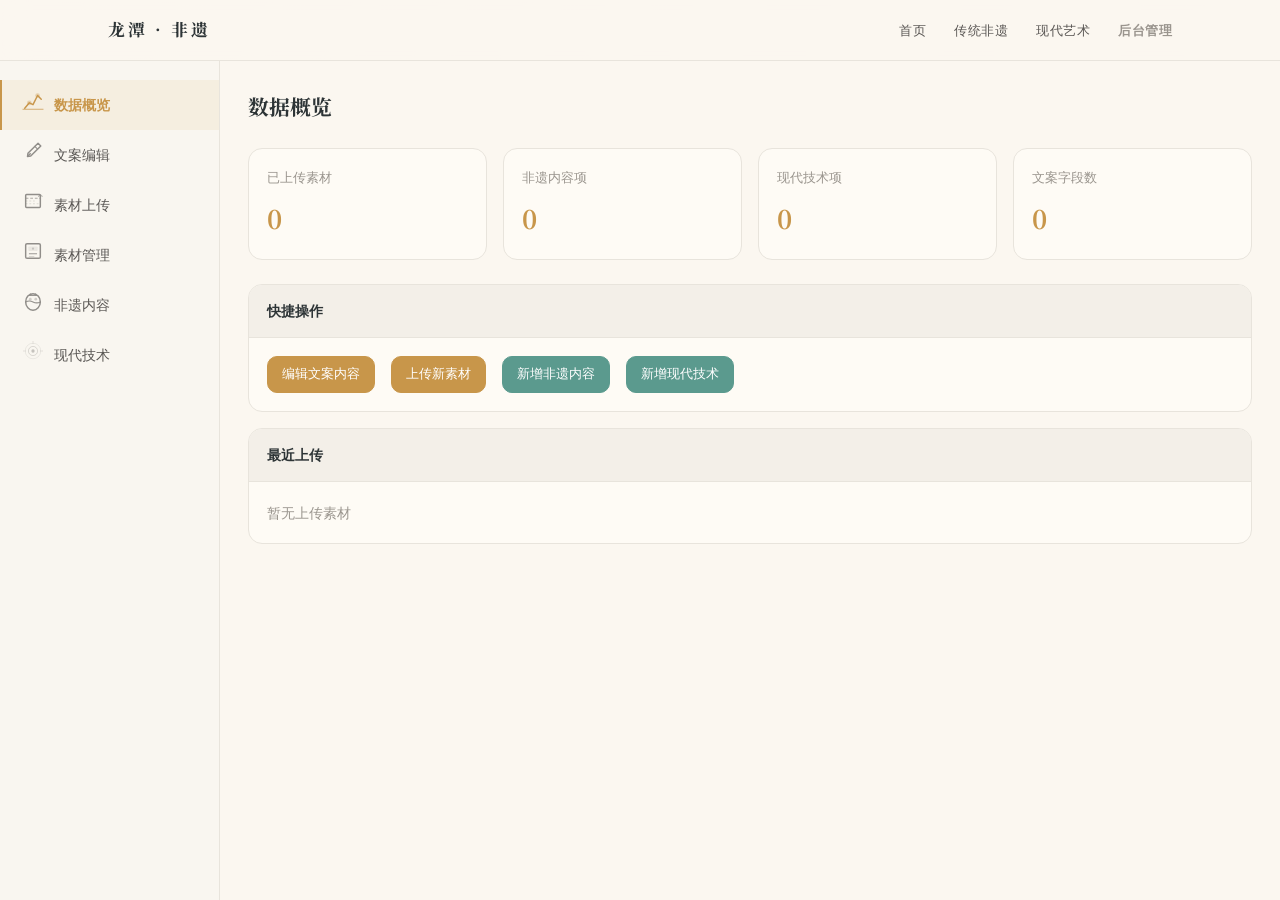
==== templates/admin.html @ e1cae3ad "龙潭EcoWeaves - 屏南非遗数字化平台 v1.0 功能模块： - 首页：Hero展示 + 数据统计 + 六百年龙潭 + 守望与重构 + 创新概览 - 传统非遗：黄酒酿造 + 四平戏（含B站视频" ====
<!DOCTYPE html>
<html lang="zh-CN">
<head>
  <meta charset="UTF-8">
  <meta name="viewport" content="width=device-width, initial-scale=1.0">
  <title>后台管理 · 龙潭非遗平台</title>
  <link rel="preconnect" href="https://fonts.googleapis.com">
  <link href="https://fonts.googleapis.com/css2?family=Noto+Serif+SC:ital,wght@0,400;0,600;0,700;1,400;1,600&family=Inter:wght@300;400;500;600&family=Dancing+Script:wght@400;500;600;700&display=swap" rel="stylesheet">
  <link rel="stylesheet" href="/static/css/style.css">
  <link rel="stylesheet" href="/static/css/admin.css">
</head>
<body>

  <!-- 导航栏 -->
  <nav class="navbar">
    <div class="nav-inner">
      <a href="/" class="nav-logo">龙潭 · 非遗</a>
      <div class="nav-links">
        <a href="/">首页</a>
        <a href="/heritage">传统非遗</a>
        <a href="/music-innovation">现代艺术</a>
        <a href="/admin" class="nav-admin active">后台管理</a>
      </div>
      <div class="nav-mobile-toggle">
        <span></span>
        <span></span>
        <span></span>
      </div>
    </div>
  </nav>

  <!-- 后台布局 -->
  <div class="admin-layout">
    <!-- 侧边栏 -->
    <div class="admin-sidebar">
      <div class="admin-sidebar-item active" data-panel="dashboard">
        <span class="sidebar-icon"><svg class="sidebar-svg" width="22" height="22" viewBox="0 0 24 24" fill="none"><path d="M3 20 L8 14 L12 16 L17 6 L21 10" stroke="currentColor" stroke-width="1.6" stroke-linecap="round" stroke-linejoin="round"/><circle cx="8" cy="14" r="2.5" fill="currentColor" opacity="0.35"/><circle cx="17" cy="6" r="2.5" fill="currentColor" opacity="0.35"/><path d="M1 21 L23 21" stroke="currentColor" stroke-width="0.8" stroke-linecap="round"/></svg></span> 数据概览
      </div>
      <div class="admin-sidebar-item" data-panel="content-edit">
        <span class="sidebar-icon"><svg class="sidebar-svg" width="22" height="22" viewBox="0 0 24 24" fill="none"><path d="M17.5 3.5 L6.5 14.5 L6 18 L9.5 17.5 L20.5 6.5 Z" stroke="currentColor" stroke-width="1.6" stroke-linejoin="round"/><line x1="6" y1="18" x2="9.5" y2="14.5" stroke="currentColor" stroke-width="1.6"/><line x1="14" y1="7" x2="17" y2="10" stroke="currentColor" stroke-width="1.2" stroke-linecap="round"/></svg></span> 文案编辑
      </div>
      <div class="admin-sidebar-item" data-panel="upload">
        <span class="sidebar-icon"><svg class="sidebar-svg" width="22" height="22" viewBox="0 0 24 24" fill="none"><rect x="4" y="5" width="16" height="14" rx="1" stroke="currentColor" stroke-width="1.6"/><line x1="4" y1="9" x2="20" y2="9" stroke="currentColor" stroke-width="0.8" stroke-dasharray="3 2"/><line x1="4" y1="12" x2="16" y2="12" stroke="currentColor" stroke-width="0.6" stroke-dasharray="2 2" opacity="0.5"/><line x1="4" y1="15" x2="18" y2="15" stroke="currentColor" stroke-width="0.6" stroke-dasharray="2 2" opacity="0.5"/><path d="M18 7 L20 5 L22 7" stroke="currentColor" stroke-width="1.2" stroke-linecap="round" stroke-linejoin="round" opacity="0.6"/></svg></span> 素材上传
      </div>
      <div class="admin-sidebar-item" data-panel="media-manage">
        <span class="sidebar-icon"><svg class="sidebar-svg" width="22" height="22" viewBox="0 0 24 24" fill="none"><rect x="4" y="4" width="16" height="16" rx="1.5" stroke="currentColor" stroke-width="1.6"/><rect x="7" y="7" width="10" height="5" rx="1" fill="currentColor" opacity="0.15"/><circle cx="12" cy="9.5" r="1.2" fill="currentColor" opacity="0.4"/><line x1="8" y1="15" x2="16" y2="15" stroke="currentColor" stroke-width="1" stroke-linecap="round"/><line x1="8" y1="18" x2="13" y2="18" stroke="currentColor" stroke-width="0.7" stroke-linecap="round" opacity="0.5"/></svg></span> 素材管理
      </div>
      <div class="admin-sidebar-item" data-panel="heritage-manage">
        <span class="sidebar-icon"><svg class="sidebar-svg" width="22" height="22" viewBox="0 0 24 24" fill="none"><ellipse cx="12" cy="13" rx="8" ry="9" stroke="currentColor" stroke-width="1.6"/><path d="M4 13 Q8 11 12 13 Q16 15 20 13" stroke="currentColor" stroke-width="1.2" stroke-linecap="round"/><circle cx="9" cy="10" r="1.5" fill="currentColor" opacity="0.4"/><circle cx="15" cy="10" r="1.5" fill="currentColor" opacity="0.4"/><path d="M8 6 L16 6" stroke="currentColor" stroke-width="1" stroke-linecap="round"/><path d="M9 6 L9 4 L11 5" stroke="currentColor" stroke-width="0.8" stroke-linecap="round" stroke-linejoin="round"/><path d="M15 6 L15 4 L13 5" stroke="currentColor" stroke-width="0.8" stroke-linecap="round" stroke-linejoin="round"/></svg></span> 非遗内容
      </div>
      <div class="admin-sidebar-item" data-panel="music-manage">
        <span class="sidebar-icon"><svg class="sidebar-svg" width="22" height="22" viewBox="0 0 24 24" fill="none"><circle cx="12" cy="12" r="1.8" fill="currentColor" opacity="0.5"/><circle cx="12" cy="12" r="5" stroke="currentColor" stroke-width="0.8" opacity="0.4"/><circle cx="12" cy="12" r="8.5" stroke="currentColor" stroke-width="0.6" opacity="0.25"/><path d="M12 4 L12 3.2 M12 2 L12 1.5" stroke="currentColor" stroke-width="0.7" stroke-linecap="round" opacity="0.35"/><path d="M4 12 L3.2 12 M2 12 L1.5 12" stroke="currentColor" stroke-width="0.7" stroke-linecap="round" opacity="0.35"/><path d="M20 12 L20.8 12 M22 12 L22.5 12" stroke="currentColor" stroke-width="0.7" stroke-linecap="round" opacity="0.35"/></svg></span> 现代技术
      </div>
    </div>

    <!-- 主内容区 -->
    <div class="admin-main">

      <!-- ====== 数据概览 ====== -->
      <div class="admin-panel active" id="panel-dashboard">
        <div class="admin-header">
          <h2>数据概览</h2>
        </div>
        <div class="admin-stats">
          <div class="admin-stat-card">
            <div class="stat-card-label">已上传素材</div>
            <div class="stat-card-value" id="stat-uploads">0</div>
          </div>
          <div class="admin-stat-card">
            <div class="stat-card-label">非遗内容项</div>
            <div class="stat-card-value" id="stat-heritage">0</div>
          </div>
          <div class="admin-stat-card">
            <div class="stat-card-label">现代技术项</div>
            <div class="stat-card-value" id="stat-music">0</div>
          </div>
          <div class="admin-stat-card">
            <div class="stat-card-label">文案字段数</div>
            <div class="stat-card-value" id="stat-contents">0</div>
          </div>
        </div>
        <div class="content-section">
          <div class="content-section-header">
            <h4>快捷操作</h4>
          </div>
          <div class="content-section-body">
            <div style="display: flex; gap: 16px; flex-wrap: wrap;">
              <a href="#" class="btn btn-primary btn-sm" onclick="switchPanel('content-edit');return false;">编辑文案内容</a>
              <a href="#" class="btn btn-primary btn-sm" onclick="switchPanel('upload');return false;">上传新素材</a>
              <a href="#" class="btn btn-accent btn-sm" onclick="switchPanel('heritage-manage');return false;">新增非遗内容</a>
              <a href="#" class="btn btn-accent btn-sm" onclick="switchPanel('music-manage');return false;">新增现代技术</a>
            </div>
          </div>
        </div>
        <div class="content-section">
          <div class="content-section-header">
            <h4>最近上传</h4>
          </div>
          <div class="content-section-body" id="recent-uploads">
            <p style="color: var(--text-light); font-size: 0.9rem;">加载中...</p>
          </div>
        </div>
      </div>

      <!-- ====== 文案编辑 ====== -->
      <div class="admin-panel" id="panel-content-edit">
        <div class="admin-header">
          <h2>文案编辑</h2>
          <button class="btn btn-primary btn-sm" onclick="saveAllContents()">保存全部修改</button>
        </div>
        <div class="content-section">
          <div class="content-section-header">
            <h4>首页文案</h4>
          </div>
          <div class="content-section-body">
            <div class="admin-form-group">
              <label>首页副标题</label>
              <textarea class="admin-textarea" data-key="index_subtitle" placeholder="首页Banner区域的副标题文案">以数字化技术为桥梁，将龙潭黄酒与四平戏的传统韵味融入现代青年文化语境，让非遗从博物馆走向生活，从乡村走向世界</textarea>
            </div>
            <div class="admin-form-group">
              <label>项目背景说明</label>
              <textarea class="admin-textarea" data-key="index_background" placeholder="项目背景介绍文案" rows="4">屏南县龙潭村拥有丰富的非物质文化遗产资源，其中龙潭黄酒酿造技艺与四平戏是两项最具代表性的国家级非遗项目。然而，随着城镇化进程加速，乡村青年大量外出务工，传统非遗面临传承断层、传播老化、受众萎缩等严峻挑战。本项目以数字化技术为手段，以年轻化为表达，探索非遗活化的新路径。</textarea>
            </div>
            <div class="admin-form-group">
              <label>核心理念描述</label>
              <textarea class="admin-textarea" data-key="index_concept" placeholder="核心理念说明文案" rows="4">我们相信，非遗保护的最终目的不是"封存"，而是"激活"。项目以数字化技术为手段，以年轻化为表达，将屏南龙潭的黄酒酿造与四平戏曲从"博物馆展品"转化为"可传播、可体验、可共创"的文化新生态。</textarea>
            </div>
            <div class="admin-form-group">
              <label>项目价值总结</label>
              <textarea class="admin-textarea" data-key="index_value" placeholder="项目价值说明文案" rows="4">当传统非遗遇见数字技术与青年创意，古老的文化不再是被保护的遗产，而是驱动乡村可持续发展的核心力量。龙潭模式证明：文化自信，来自对传统的尊重与对创新的勇气。</textarea>
            </div>
          </div>
        </div>

        <div class="content-section">
          <div class="content-section-header">
            <h4>非遗库页面文案</h4>
          </div>
          <div class="content-section-body">
            <div class="admin-form-group">
              <label>非遗库页面副标题</label>
              <textarea class="admin-textarea" data-key="heritage_subtitle" placeholder="非遗库页面的介绍文案">深扎屏南龙潭的文化土壤，溯源黄酒与四平戏的历史脉络与传承价值，为数字化年轻化创新提供坚实的文化根基</textarea>
            </div>
            <div class="admin-form-group">
              <label>龙潭黄酒介绍</label>
              <textarea class="admin-textarea" data-key="heritage_wine_desc" placeholder="龙潭黄酒的详细介绍" rows="4">龙潭村位于屏南县东南部，自古便是闽东闻名的"酒乡"。龙潭黄酒的酿造历史可追溯至明代，距今已有六百余年。先民利用本地优质山泉水和糯米，结合独特的古法酿造工艺，酿出了色如琥珀、醇香绵长的黄酒。</textarea>
            </div>
            <div class="admin-form-group">
              <label>四平戏介绍</label>
              <textarea class="admin-textarea" data-key="heritage_opera_desc" placeholder="四平戏的详细介薀" rows="4">四平戏是屏南县最具代表性的地方戏曲剧种，起源于明代中叶，由弋阳腔演变而来，至今已有四百多年历史。它保留了明代南戏的诸多特征，唱腔高亢嘹亮、节奏鲜明，被戏曲学界誉为"中国戏曲的活化石"。</textarea>
            </div>
          </div>
        </div>

        <div class="content-section">
          <div class="content-section-header">
            <h4>现代技术页面文案</h4>
          </div>
          <div class="content-section-body">
            <div class="admin-form-group">
              <label>现代技术页副标题</label>
              <textarea class="admin-textarea" data-key="music_subtitle" placeholder="现代技术页介绍文案">从黄酒酒缸的自然声到四平戏的苍劲唱腔，我们将古老的声音基因注入现代音乐创作，探索非遗的潮流化新表达</textarea>
            </div>
            <div class="admin-form-group">
              <label>创新价值总结</label>
              <textarea class="admin-textarea" data-key="music_value" placeholder="创新价值总结文案" rows="4">通过音乐跨界的创新路径，我们将屏南龙潭的非遗文化从"博物馆里的展品"转化为"年轻人愿意听、愿意分享、愿意参与"的潮流内容。这不是对传统的消解，而是为非遗找到了新时代的表达语言。</textarea>
            </div>
          </div>
        </div>
      </div>

      <!-- ====== 素材上传 ====== -->
      <div class="admin-panel" id="panel-upload">
        <div class="admin-header">
          <h2>素材上传</h2>
        </div>
        <div class="content-section">
          <div class="content-section-header">
            <h4>上传图片或视频</h4>
          </div>
          <div class="content-section-body">
            <form id="upload-form" enctype="multipart/form-data">
              <div class="upload-zone" id="upload-zone">
                <div class="upload-zone-icon">&#128228;</div>
                <div class="upload-zone-text">点击或拖拽文件到此处上传</div>
                <div class="upload-zone-hint">支持 PNG、JPG、GIF、WebP、SVG、MP4、WebM、MOV 格式，最大 50MB</div>
                <input type="file" id="file-input" name="file" style="display:none;" accept="image/png,image/jpeg,image/gif,image/webp,image/svg+xml,video/mp4,video/webm,video/quicktime">
              </div>
              <div class="admin-form-group" style="margin-top: 20px;">
                <label>素材分类</label>
                <select class="admin-select" id="upload-category" name="category">
                  <option value="general">通用素材</option>
                  <option value="wine">黄酒非遗</option>
                  <option value="opera">四平戏非遗</option>
                  <option value="music">现代技术</option>
                  <option value="hero">首页Banner</option>
                </select>
              </div>
              <div class="admin-form-group">
                <label>素材描述</label>
                <input class="admin-input" type="text" id="upload-desc" name="description" placeholder="简要描述此素材的用途或内容">
              </div>
              <button type="submit" class="btn btn-primary">上传素材</button>
            </form>
          </div>
        </div>
      </div>

      <!-- ====== 素材管理 ====== -->
      <div class="admin-panel" id="panel-media-manage">
        <div class="admin-header">
          <h2>素材管理</h2>
          <div style="display:flex; gap:10px; align-items:center;">
            <select class="admin-select" id="media-filter" style="width: auto; padding: 6px 12px;" onchange="loadUploads()">
              <option value="">全部分类</option>
              <option value="general">通用素材</option>
              <option value="wine">黄酒非遗</option>
              <option value="opera">四平戏非遗</option>
              <option value="music">现代技术</option>
              <option value="hero">首页Banner</option>
            </select>
            <button class="btn btn-sm btn-outline" onclick="loadUploads()">刷新</button>
          </div>
        </div>
        <div class="admin-table-wrapper">
          <table class="admin-table">
            <thead>
              <tr>
                <th>预览</th>
                <th>文件名</th>
                <th>分类</th>
                <th>描述</th>
                <th>上传时间</th>
                <th>操作</th>
              </tr>
            </thead>
            <tbody id="media-table-body">
              <tr><td colspan="6" style="text-align:center; color: var(--text-light); padding: 40px;">加载中...</td></tr>
            </tbody>
          </table>
        </div>
      </div>

      <!-- ====== 非遗内容管理 ====== -->
      <div class="admin-panel" id="panel-heritage-manage">
        <div class="admin-header">
          <h2>非遗内容管理</h2>
          <button class="btn btn-primary btn-sm" onclick="openHeritageModal()">新增非遗内容</button>
        </div>
        <div class="admin-table-wrapper">
          <table class="admin-table">
            <thead>
              <tr>
                <th>标题</th>
                <th>分类</th>
                <th>内容摘要</th>
                <th>创建时间</th>
                <th>操作</th>
              </tr>
            </thead>
            <tbody id="heritage-table-body">
              <tr><td colspan="5" style="text-align:center; color: var(--text-light); padding: 40px;">加载中...</td></tr>
            </tbody>
          </table>
        </div>
      </div>

      <!-- ====== 现代技术管理 ====== -->
      <div class="admin-panel" id="panel-music-manage">
        <div class="admin-header">
          <h2>现代技术内容管理</h2>
          <button class="btn btn-primary btn-sm" onclick="openMusicModal()">新增现代技术</button>
        </div>
        <div class="admin-table-wrapper">
          <table class="admin-table">
            <thead>
              <tr>
                <th>作品名称</th>
                <th>类型</th>
                <th>描述</th>
                <th>创建时间</th>
                <th>操作</th>
              </tr>
            </thead>
            <tbody id="music-table-body">
              <tr><td colspan="5" style="text-align:center; color: var(--text-light); padding: 40px;">加载中...</td></tr>
            </tbody>
          </table>
        </div>
      </div>

    </div>
  </div>

  <!-- ====== 非遗内容模态框 ====== -->
  <div class="modal-overlay" id="heritage-modal">
    <div class="modal">
      <div class="modal-header">
        <h3 id="heritage-modal-title">新增非遗内容</h3>
        <button class="modal-close" onclick="closeHeritageModal()">&times;</button>
      </div>
      <div class="modal-body">
        <input type="hidden" id="heritage-edit-id">
        <div class="admin-form-group">
          <label>标题</label>
          <input class="admin-input" type="text" id="heritage-title" placeholder="非遗内容标题">
        </div>
        <div class="admin-form-group">
          <label>分类</label>
          <select class="admin-select" id="heritage-category">
            <option value="wine">龙潭黄酒</option>
            <option value="opera">四平戏</option>
            <option value="other">其他非遗</option>
          </select>
        </div>
        <div class="admin-form-group">
          <label>详细内容</label>
          <textarea class="admin-textarea" id="heritage-content" rows="5" placeholder="非遗内容的详细介绍"></textarea>
        </div>
      </div>
      <div class="modal-footer">
        <button class="btn btn-outline btn-sm" onclick="closeHeritageModal()">取消</button>
        <button class="btn btn-primary btn-sm" onclick="saveHeritageItem()">保存</button>
      </div>
    </div>
  </div>

  <!-- ====== 现代技术模态框 ====== -->
  <div class="modal-overlay" id="music-modal">
    <div class="modal">
      <div class="modal-header">
        <h3 id="music-modal-title">新增现代技术</h3>
        <button class="modal-close" onclick="closeMusicModal()">&times;</button>
      </div>
      <div class="modal-body">
        <input type="hidden" id="music-edit-id">
        <div class="admin-form-group">
          <label>作品名称</label>
          <input class="admin-input" type="text" id="music-title" placeholder="音乐作品名称">
        </div>
        <div class="admin-form-group">
          <label>类型</label>
          <select class="admin-select" id="music-category">
            <option value="sound">在地声音IP</option>
          </select>
        </div>
        <div class="admin-form-group">
          <label>作品描述</label>
          <textarea class="admin-textarea" id="music-content" rows="5" placeholder="音乐作品的详细介绍"></textarea>
        </div>
      </div>
      <div class="modal-footer">
        <button class="btn btn-outline btn-sm" onclick="closeMusicModal()">取消</button>
        <button class="btn btn-primary btn-sm" onclick="saveMusicItem()">保存</button>
      </div>
    </div>
  </div>

  <script src="/static/js/main.js"></script>
  <script>
    // ============ XSS安全工具：HTML转义 ============
    function escapeHtml(str) {
      if (!str) return '';
      var div = document.createElement('div');
      div.appendChild(document.createTextNode(str));
      return div.innerHTML;
    }

    // ============ 侧边栏切换 ============
    function switchPanel(panelName) {
      document.querySelectorAll('.admin-panel').forEach(function(p) { p.classList.remove('active'); });
      document.querySelectorAll('.admin-sidebar-item').forEach(function(s) { s.classList.remove('active'); });

      var panel = document.getElementById('panel-' + panelName);
      if (panel) panel.classList.add('active');

      var sidebarItem = document.querySelector('[data-panel="' + panelName + '"]');
      if (sidebarItem) sidebarItem.classList.add('active');

      // 切换时刷新数据
      if (panelName === 'media-manage') loadUploads();
      if (panelName === 'heritage-manage') loadHeritageItems();
      if (panelName === 'music-manage') loadMusicItems();
      if (panelName === 'dashboard') loadDashboard();
      if (panelName === 'content-edit') loadContentFields();
    }

    document.querySelectorAll('.admin-sidebar-item').forEach(function(item) {
      item.addEventListener('click', function() {
        switchPanel(this.getAttribute('data-panel'));
      });
    });

    // ============ 数据概览 ============
    function loadDashboard() {
      fetch('/api/uploads').then(function(r) { return r.json(); }).then(function(data) {
        document.getElementById('stat-uploads').textContent = data.length;
      }).catch(function() {});

      fetch('/api/heritage').then(function(r) { return r.json(); }).then(function(data) {
        document.getElementById('stat-heritage').textContent = data.length;
      }).catch(function() {});

      fetch('/api/music').then(function(r) { return r.json(); }).then(function(data) {
        document.getElementById('stat-music').textContent = data.length;
      }).catch(function() {});

      fetch('/api/content').then(function(r) { return r.json(); }).then(function(data) {
        var keys = Object.keys(data);
        document.getElementById('stat-contents').textContent = keys.length;
      }).catch(function() {});

      // 最近上传
      fetch('/api/uploads').then(function(r) { return r.json(); }).then(function(data) {
        var container = document.getElementById('recent-uploads');
        if (data.length === 0) {
          container.innerHTML = '<p style="color: var(--text-light); font-size: 0.9rem;">暂无上传素材</p>';
          return;
        }
        var recent = data.slice(-5).reverse();
        var html = '<div style="display: grid; grid-template-columns: repeat(auto-fill, minmax(200px, 1fr)); gap: 16px;">';
        recent.forEach(function(item) {
          html += '<div style="text-align: center;">';
          if (item.type === 'image') {
            html += '<img src="' + item.url + '" style="width: 100%; height: 120px; object-fit: cover; border-radius: 8px; margin-bottom: 8px;">';
          } else {
            html += '<div style="width: 100%; height: 120px; background: var(--bg-light); border-radius: 8px; display: flex; align-items: center; justify-content: center; margin-bottom: 8px; font-size: 2rem;">&#127909;</div>';
          }
          html += '<div style="font-size: 0.82rem; color: var(--text-secondary); overflow: hidden; text-overflow: ellipsis; white-space: nowrap;">' + escapeHtml(item.description || item.original_name) + '</div>';
          html += '<div style="font-size: 0.75rem; color: var(--text-light);">' + item.upload_time + '</div>';
          html += '</div>';
        });
        html += '</div>';
        container.innerHTML = html;
      }).catch(function() {
        document.getElementById('recent-uploads').innerHTML = '<p style="color: var(--text-light); font-size: 0.9rem;">暂无上传素材</p>';
      });
    }

    // ============ 文案编辑 ============
    function loadContentFields() {
      fetch('/api/content').then(function(r) { return r.json(); }).then(function(data) {
        document.querySelectorAll('[data-key]').forEach(function(el) {
          var key = el.getAttribute('data-key');
          if (data[key]) {
            el.value = data[key];
          }
        });
      }).catch(function() {});
    }

    function saveAllContents() {
      var updates = {};
      document.querySelectorAll('[data-key]').forEach(function(el) {
        updates[el.getAttribute('data-key')] = el.value;
      });

      fetch('/api/content', {
        method: 'POST',
        headers: { 'Content-Type': 'application/json' },
        body: JSON.stringify({ updates: updates })
      }).then(function(r) { return r.json(); }).then(function(data) {
        if (data.success) {
          showToast('文案内容已保存成功');
        } else {
          showToast('保存失败，请重试', 'error');
        }
      }).catch(function() {
        showToast('网络错误，保存失败', 'error');
      });
    }

    // ============ 素材上传 ============
    var uploadZone = document.getElementById('upload-zone');
    var fileInput = document.getElementById('file-input');

    if (uploadZone) {
      uploadZone.addEventListener('click', function() { fileInput.click(); });
      uploadZone.addEventListener('dragover', function(e) { e.preventDefault(); uploadZone.classList.add('dragover'); });
      uploadZone.addEventListener('dragleave', function() { uploadZone.classList.remove('dragover'); });
      uploadZone.addEventListener('drop', function(e) {
        e.preventDefault();
        uploadZone.classList.remove('dragover');
        if (e.dataTransfer.files.length > 0) {
          fileInput.files = e.dataTransfer.files;
        }
      });
    }

    document.getElementById('upload-form').addEventListener('submit', function(e) {
      e.preventDefault();
      var file = fileInput.files[0];
      if (!file) {
        showToast('请先选择文件', 'error');
        return;
      }

      // 客户端文件类型预检
      var allowed = ['image/png','image/jpeg','image/gif','image/webp','image/svg+xml','video/mp4','video/webm','video/quicktime'];
      var ext = file.name.split('.').pop().toLowerCase();
      var allowedExt = ['png','jpg','jpeg','gif','webp','svg','mp4','webm','mov'];
      if (allowed.indexOf(file.type) === -1 && allowedExt.indexOf(ext) === -1) {
        showToast('不支持的文件格式：.' + ext, 'error');
        return;
      }

      var formData = new FormData();
      formData.append('file', file);
      formData.append('category', document.getElementById('upload-category').value);
      formData.append('description', document.getElementById('upload-desc').value);

      fetch('/api/upload', {
        method: 'POST',
        body: formData
      }).then(function(r) { return r.json(); }).then(function(data) {
        if (data.success) {
          showToast('素材上传成功！');
          fileInput.value = '';
          document.getElementById('upload-desc').value = '';
        } else {
          showToast(data.error || '上传失败', 'error');
        }
      }).catch(function() {
        showToast('网络错误，上传失败', 'error');
      });
    });

    // ============ 素材管理 ============
    function loadUploads() {
      var category = document.getElementById('media-filter').value;
      var url = '/api/uploads' + (category ? '?category=' + category : '');

      fetch(url).then(function(r) { return r.json(); }).then(function(data) {
        var tbody = document.getElementById('media-table-body');
        if (data.length === 0) {
          tbody.innerHTML = '<tr><td colspan="6" style="text-align:center; color: var(--text-light); padding: 40px;">暂无素材</td></tr>';
          return;
        }

        var html = '';
        data.slice().reverse().forEach(function(item) {
          html += '<tr>';
          html += '<td>';
          if (item.type === 'image') {
            html += '<img src="' + item.url + '" class="thumb">';
          } else {
            html += '<div style="width:48px;height:48px;background:var(--bg-light);border-radius:8px;display:flex;align-items:center;justify-content:center;">&#127909;</div>';
          }
          html += '</td>';
          html += '<td style="max-width:150px; overflow:hidden; text-overflow:ellipsis; white-space:nowrap;">' + escapeHtml(item.original_name) + '</td>';
          html += '<td>' + getCategoryLabel(item.category) + '</td>';
          html += '<td style="max-width:200px; color: var(--text-secondary);">' + escapeHtml(item.description || '-') + '</td>';
          html += '<td style="color: var(--text-light); font-size: 0.82rem;">' + item.upload_time + '</td>';
          html += '<td><div class="action-btns"><button class="action-btn action-btn-delete" onclick="deleteUpload(\'' + item.id + '\')">删除</button></div></td>';
          html += '</tr>';
        });
        tbody.innerHTML = html;
      }).catch(function() {
        document.getElementById('media-table-body').innerHTML = '<tr><td colspan="6" style="text-align:center; color: var(--text-light); padding: 40px;">加载失败</td></tr>';
      });
    }

    function deleteUpload(id) {
      showAlertDialog({
        title: '删除素材',
        description: '确定要删除该素材吗？此操作不可撤销。',
        confirmText: '删除',
        destructive: true,
        onConfirm: function() {
          fetch('/api/uploads/' + id, { method: 'DELETE' })
            .then(function(r) { return r.json(); })
            .then(function(data) {
              if (data.success) {
                showToast('素材已删除');
                loadUploads();
                loadDashboard();
              }
            });
        }
      });
    }

    function getCategoryLabel(cat) {
      var labels = { general: '通用', wine: '黄酒非遗', opera: '四平戏', music: '现代技术', hero: 'Banner' };
      return labels[cat] || cat;
    }

    // ============ 非遗内容管理 ============
    function loadHeritageItems() {
      fetch('/api/heritage').then(function(r) { return r.json(); }).then(function(data) {
        var tbody = document.getElementById('heritage-table-body');
        if (data.length === 0) {
          tbody.innerHTML = '<tr><td colspan="5" style="text-align:center; color: var(--text-light); padding: 40px;">暂无非遗内容，点击右上角新增</td></tr>';
          return;
        }

        var html = '';
        data.forEach(function(item) {
          html += '<tr>';
          html += '<td style="font-weight: 600;">' + escapeHtml(item.title || '-') + '</td>';
          html += '<td>' + getCategoryLabel(item.category) + '</td>';
          html += '<td style="max-width: 300px; color: var(--text-secondary); font-size: 0.85rem; overflow: hidden; text-overflow: ellipsis; white-space: nowrap;">' + escapeHtml((item.content || '-').substring(0, 80)) + '...</td>';
          html += '<td style="color: var(--text-light); font-size: 0.82rem;">' + (item.created_at || '-') + '</td>';
          html += '<td><div class="action-btns">';
          html += '<button class="action-btn action-btn-edit" onclick="editHeritageItem(\'' + item.id + '\')">编辑</button>';
          html += '<button class="action-btn action-btn-delete" onclick="deleteHeritageItem(\'' + item.id + '\')">删除</button>';
          html += '</div></td>';
          html += '</tr>';
        });
        tbody.innerHTML = html;
      }).catch(function() {});
    }

    function openHeritageModal(id) {
      document.getElementById('heritage-modal').classList.add('open');
      document.getElementById('heritage-edit-id').value = '';
      document.getElementById('heritage-title').value = '';
      document.getElementById('heritage-content').value = '';
      document.getElementById('heritage-modal-title').textContent = '新增非遗内容';
    }

    function closeHeritageModal() {
      document.getElementById('heritage-modal').classList.remove('open');
    }

    function editHeritageItem(id) {
      fetch('/api/heritage').then(function(r) { return r.json(); }).then(function(data) {
        var item = data.find(function(i) { return i.id === id; });
        if (item) {
          document.getElementById('heritage-edit-id').value = item.id;
          document.getElementById('heritage-title').value = item.title || '';
          document.getElementById('heritage-category').value = item.category || 'wine';
          document.getElementById('heritage-content').value = item.content || '';
          document.getElementById('heritage-modal-title').textContent = '编辑非遗内容';
          document.getElementById('heritage-modal').classList.add('open');
        }
      });
    }

    function saveHeritageItem() {
      var id = document.getElementById('heritage-edit-id').value;
      var payload = {
        title: document.getElementById('heritage-title').value,
        category: document.getElementById('heritage-category').value,
        content: document.getElementById('heritage-content').value
      };

      if (!payload.title) { showToast('请输入标题', 'error'); return; }

      if (id) {
        fetch('/api/heritage/' + id, {
          method: 'PUT',
          headers: { 'Content-Type': 'application/json' },
          body: JSON.stringify(payload)
        }).then(function(r) { return r.json(); }).then(function(data) {
          if (data.success) { showToast('非遗内容已更新'); closeHeritageModal(); loadHeritageItems(); }
        });
      } else {
        fetch('/api/heritage', {
          method: 'POST',
          headers: { 'Content-Type': 'application/json' },
          body: JSON.stringify(payload)
        }).then(function(r) { return r.json(); }).then(function(data) {
          if (data.success) { showToast('非遗内容已新增'); closeHeritageModal(); loadHeritageItems(); loadDashboard(); }
        });
      }
    }

    function deleteHeritageItem(id) {
      showAlertDialog({
        title: '删除非遗内容',
        description: '确定要删除该非遗内容吗？此操作不可撤销。',
        confirmText: '删除',
        destructive: true,
        onConfirm: function() {
          fetch('/api/heritage/' + id, { method: 'DELETE' })
            .then(function(r) { return r.json(); })
            .then(function(data) {
              if (data.success) { showToast('非遗内容已删除'); loadHeritageItems(); loadDashboard(); }
            });
        }
      });
    }
    function loadMusicItems() {
      fetch('/api/music').then(function(r) { return r.json(); }).then(function(data) {
        var tbody = document.getElementById('music-table-body');
        if (data.length === 0) {
          tbody.innerHTML = '<tr><td colspan="5" style="text-align:center; color: var(--text-light); padding: 40px;">暂无现代技术内容，点击右上角新增</td></tr>';
          return;
        }

        var html = '';
        data.forEach(function(item) {
          html += '<tr>';
          html += '<td style="font-weight: 600;">' + escapeHtml(item.title || '-') + '</td>';
          html += '<td>' + getMusicTypeLabel(item.category) + '</td>';
          html += '<td style="max-width: 300px; color: var(--text-secondary); font-size: 0.85rem; overflow: hidden; text-overflow: ellipsis; white-space: nowrap;">' + escapeHtml((item.content || '-').substring(0, 80)) + '...</td>';
          html += '<td style="color: var(--text-light); font-size: 0.82rem;">' + (item.created_at || '-') + '</td>';
          html += '<td><div class="action-btns">';
          html += '<button class="action-btn action-btn-edit" onclick="editMusicItem(\'' + item.id + '\')">编辑</button>';
          html += '<button class="action-btn action-btn-delete" onclick="deleteMusicItem(\'' + item.id + '\')">删除</button>';
          html += '</div></td>';
          html += '</tr>';
        });
        tbody.innerHTML = html;
      }).catch(function() {});
    }

    function getMusicTypeLabel(cat) {
      var labels = { sound: '在地声音IP' };
      return labels[cat] || cat;
    }

    function openMusicModal() {
      document.getElementById('music-modal').classList.add('open');
      document.getElementById('music-edit-id').value = '';
      document.getElementById('music-title').value = '';
      document.getElementById('music-content').value = '';
      document.getElementById('music-modal-title').textContent = '新增现代技术';
    }

    function closeMusicModal() {
      document.getElementById('music-modal').classList.remove('open');
    }

    function editMusicItem(id) {
      fetch('/api/music').then(function(r) { return r.json(); }).then(function(data) {
        var item = data.find(function(i) { return i.id === id; });
        if (item) {
          document.getElementById('music-edit-id').value = item.id;
          document.getElementById('music-title').value = item.title || '';
          document.getElementById('music-category').value = item.category || 'sound';
          document.getElementById('music-content').value = item.content || '';
          document.getElementById('music-modal-title').textContent = '编辑现代技术';
          document.getElementById('music-modal').classList.add('open');
        }
      });
    }

    function saveMusicItem() {
      var id = document.getElementById('music-edit-id').value;
      var payload = {
        title: document.getElementById('music-title').value,
        category: document.getElementById('music-category').value,
        content: document.getElementById('music-content').value
      };

      if (!payload.title) { showToast('请输入作品名称', 'error'); return; }

      if (id) {
        fetch('/api/music/' + id, {
          method: 'PUT',
          headers: { 'Content-Type': 'application/json' },
          body: JSON.stringify(payload)
        }).then(function(r) { return r.json(); }).then(function(data) {
          if (data.success) { showToast('音乐内容已更新'); closeMusicModal(); loadMusicItems(); }
        });
      } else {
        fetch('/api/music', {
          method: 'POST',
          headers: { 'Content-Type': 'application/json' },
          body: JSON.stringify(payload)
        }).then(function(r) { return r.json(); }).then(function(data) {
          if (data.success) { showToast('现代技术已新增'); closeMusicModal(); loadMusicItems(); loadDashboard(); }
        });
      }
    }

    function deleteMusicItem(id) {
      showAlertDialog({
        title: '删除现代技术',
        description: '确定要删除该现代技术内容吗？此操作不可撤销。',
        confirmText: '删除',
        destructive: true,
        onConfirm: function() {
          fetch('/api/music/' + id, { method: 'DELETE' })
            .then(function(r) { return r.json(); })
            .then(function(data) {
              if (data.success) { showToast('音乐内容已删除'); loadMusicItems(); loadDashboard(); }
            });
        }
      });
    }

    // ============ 初始化 ============
    document.addEventListener('DOMContentLoaded', function() {
      loadDashboard();
    });
  </script>
</body>
</html>
---- static/css/style.css ----
/* ============================================
   屏南龙潭非遗数字化平台 - 全局样式
   配色来源：龙潭村实景 · 黄墙黛瓦清溪山林
   ============================================ */

/* ---------- CSS变量体系 ---------- */
:root {
  /* 【屏南龙潭实景配色 - 主变量】 */
  --wall:          #C8964A;   /* 黄墙（夯土暖赭）主色 */
  --wall-light:     #D4A04A;   /* 黄墙亮版 */
  --wall-soft:     rgba(200,150,74,0.09);

  --tile:          #2D3436;   /* 黛瓦（墨灰）文字主色 */
  --tile-light:     #4A4845;   /* 黛瓦亮版 */
  --tile-soft:     rgba(45,52,54,0.05);

  --creek:         #5B9A8E;   /* 清溪（溪水绿）辅助 */
  --creek-soft:    rgba(91,154,142,0.08);

  --forest:        #4A7C59;   /* 深绿（山林）辅助 */
  --forest-soft:   rgba(74,124,89,0.07);

  --amber:         #B8860B;   /* 黄酒琥珀 点缀 */
  --amber-soft:    rgba(184,134,11,0.08);

  /* 【向后兼容别名 - 旧页面引用】 */
  --accent:        var(--wall);
  --accent-soft:   var(--wall-soft);
  --accent-hover:   var(--wall-light);
  --sage:          var(--creek);
  --sage-soft:     var(--creek-soft);
  --blue-muted:    #7BA3B8;   /* 蓝灰 - 重新定义 */

  /* 文字层级 */
  --text-primary:   var(--tile);
  --text-secondary: #5A5754;
  --text-muted:     #9A958E;
  --text-inverse:   #FBF7F0;

  /* 背景层级 */
  --bg-base:       #FBF7F0;
  --bg-elevated:    #FEFBF5;
  --bg-muted:      #F3EFE8;
  --bg-subtle:     #F9F6F0;

  /* 边框 */
  --border:         #DEDDD5;
  --border-subtle:  #E8E4DC;

  /* 阴影 */
  --shadow-xs:   0 1px 3px rgba(45,52,54,0.04);
  --shadow-sm:   0 2px 8px rgba(45,52,54,0.06);
  --shadow-md:   0 4px 16px rgba(45,52,54,0.08);
  --shadow-lg:   0 8px 32px rgba(45,52,54,0.12);

  /* 圆角 */
  --radius-sm:   6px;
  --radius-md:   10px;
  --radius-lg:   14px;

  /* 字体 */
  --font-cn:   'Noto Serif SC', 'Source Han Serif SC', serif;
  --font-sans: 'Inter', 'PingFang SC', 'Microsoft YaHei', sans-serif;

  /* 过渡 */
  --transition-fast: all 0.15s ease;
  --transition:      all 0.25s ease;

  /* 布局 */
  --max-width: 1120px;
  --nav-height: 60px;
}

/* ---------- 基础重置 ---------- */
*, *::before, *::after { margin:0; padding:0; box-sizing: border-box; }
html { scroll-behavior: smooth; font-size: 16px; }
body {
  font-family: var(--font-sans);
  color: var(--text-primary);
  background: var(--bg-base);
  line-height: 1.75;
  overflow-x: hidden;
  -webkit-font-smoothing: antialiased;
}
a { text-decoration: none; color: inherit; transition: var(--transition-fast); }
img { max-width: 100%; height: auto; display: block; }
ul, ol { list-style: none; }

/* ---------- 屏南视觉元素：水墨纹理背景 + 龙潭航拍 ---------- */
body::before {
  content: '';
  position: fixed;
  top:0; left:0; right:0; bottom:0;
  background:
    /* 暖色半透明遮罩（整体干净，背景图极淡） */
    linear-gradient(
      120deg,
      rgba(251, 247, 240, 0.96) 0%,
      rgba(251, 247, 240, 0.93) 40%,
      rgba(251, 247, 240, 0.94) 70%,
      rgba(251, 247, 240, 0.95) 100%
    ),
    /* 黄墙暖光（左上） */
    radial-gradient(ellipse 60% 50% at 10% 5%,   rgba(200,150,74,0.04), transparent),
    /* 清溪绿光（右下） */
    radial-gradient(ellipse 50% 40% at 90% 95%,   rgba(91,154,142,0.03), transparent),
    /* 山林深绿（右侧中间） */
    radial-gradient(ellipse 40% 60% at 95% 45%,   rgba(74,124,89,0.02), transparent),
    /* 宣纸纹理感 */
    url("data:image/svg+xml,%3Csvg width='100' height='100' xmlns='http://www.w3.org/2000/svg'%3E%3Cfilter id='n'%3E%3CfeTurbulence baseFrequency='0.65' numOctaves='4' stitchTiles='stitch'/%3E%3C/filter%3E%3Crect width='100%25' height='100%25' filter='url(%23n)' opacity='0.015'/%3E%3C/svg%3E"),
    /* 底层：龙潭村航拍（仅右下一小块装饰） */
    url("/uploads/longtan_cri_1.jpg") right 8% bottom 8% / 18% auto no-repeat fixed;
  pointer-events: none;
  z-index: -1;
}

/* ---------- 品牌装饰：青瓦飞檐分隔线 ---------- */
.brand-divider {
  max-width: var(--max-width);
  margin: 0 auto;
  height: 1px;
  background: linear-gradient(90deg,
    transparent 0%,
    var(--border) 15%,
    var(--wall) 50%,
    var(--border) 85%,
    transparent 100%
  );
  opacity: 0.6;
}

/* ---------- 品牌装饰：山水意境 SVG 容器 ---------- */
.brand-watermark {
  position: absolute;
  pointer-events: none;
  opacity: 0.025;
  z-index: 0;
}

/* ---------- 屏南特色标签 ---------- */
.tag-pingnan {
  display: inline-block;
  padding: 3px 12px;
  font-size: 0.65rem;
  font-weight: 600;
  letter-spacing: 2px;
  border: 1px solid var(--wall);
  color: var(--wall);
  border-radius: 2px;
}

/* ---------- 媒体画廊（只读展示） ---------- */
.media-gallery {
  display: grid;
  grid-template-columns: repeat(auto-fill, minmax(200px, 1fr));
  gap: 12px;
  margin-top: 20px;
}

.media-gallery-item {
  position: relative;
  border-radius: var(--radius-md);
  overflow: hidden;
  background: var(--bg-muted);
  aspect-ratio: 4/3;
  transition: var(--transition);
}

.media-gallery-item:hover {
  box-shadow: var(--shadow-sm);
  transform: translateY(-2px);
}

.media-gallery-item img,
.media-gallery-item video {
  width: 100%;
  height: 100%;
  object-fit: cover;
}

.media-gallery-item .gallery-type {
  position: absolute;
  bottom: 6px;
  left: 6px;
  padding: 2px 8px;
  background: rgba(45,52,54,0.55);
  color: white;
  font-size: 0.6rem;
  border-radius: 3px;
  letter-spacing: 0.5px;
}

.media-gallery-item .gallery-desc {
  position: absolute;
  bottom: 0;
  left: 0;
  right: 0;
  padding: 20px 10px 8px;
  background: linear-gradient(transparent, rgba(45,52,54,0.5));
  color: white;
  font-size: 0.72rem;
  opacity: 0;
  transition: opacity 0.2s ease;
}

.media-gallery-item:hover .gallery-desc {
  opacity: 1;
}

.media-gallery-empty {
  text-align: center;
  padding: 40px 20px;
  color: var(--text-muted);
  font-size: 0.85rem;
  border: 1px dashed var(--border);
  border-radius: var(--radius-md);
  margin-top: 20px;
}

/* ---------- 导航栏 ---------- */
.navbar {
  position: fixed;
  top:0; left:0; right:0;
  z-index: 1000;
  background: rgba(251,247,240,0.90);
  backdrop-filter: blur(14px);
  -webkit-backdrop-filter: blur(14px);
  border-bottom: 1px solid var(--border-subtle);
  transition: var(--transition);
}
.navbar.scrolled {
  border-bottom-color: var(--border);
  box-shadow: var(--shadow-xs);
}
.nav-inner {
  max-width: var(--max-width);
  margin: 0 auto;
  padding: 0 28px;
  display: flex;
  align-items: center;
  justify-content: space-between;
  height: var(--nav-height);
}
.nav-logo {
  font-family: var(--font-cn);
  font-size: 1.05rem;
  font-weight: 700;
  color: var(--text-primary);
  letter-spacing: 3px;
}
.nav-links { display: flex; align-items: center; }
.nav-links a {
  padding: 6px 0;
  margin-left: 28px;
  font-size: 0.82rem;
  font-weight: 400;
  letter-spacing: 0.5px;
  color: var(--text-secondary);
  position: relative;
  background: none;
  border-radius: 0;
  transition: color 0.2s ease;
}
.nav-links a::after {
  content: '';
  position: absolute;
  bottom: 0;
  left: 0;
  width: 0;
  height: 1.5px;
  background: var(--text-primary);
  transition: width 0.3s ease;
}
.nav-links a:hover,
.nav-links a.active { color: var(--text-primary); background: none; }
.nav-links a:hover::after,
.nav-links a.active::after { width: 100%; }
.nav-links a.active { font-weight: 600; }
.nav-links .nav-admin {
  color: var(--text-muted) !important;
  background: none !important;
  margin-left: 28px;
}
.nav-links .nav-admin:hover {
  color: var(--text-secondary) !important;
  background: none !important;
}
.nav-links .nav-admin::after { display: none; }
.nav-mobile-toggle {
  display: none;
  flex-direction: column;
  gap: 5px;
  cursor: pointer;
  padding: 4px;
}
.nav-mobile-toggle span {
  width: 22px;
  height: 2px;
  background: var(--text-primary);
  border-radius: 2px;
  transition: var(--transition);
}

/* ---------- 按钮 ---------- */
.btn-line {
  display: inline-flex;
  align-items: center;
  gap: 8px;
  padding: 12px 28px;
  font-size: 0.82rem;
  font-weight: 500;
  letter-spacing: 0.5px;
  border: 1.5px solid var(--text-primary);
  background: transparent;
  color: var(--text-primary);
  text-decoration: none;
  transition: var(--transition-fast);
  cursor: pointer;
}
.btn-line:hover {
  background: var(--text-primary);
  color: var(--bg-base);
}
.btn-line .arrow { transition: transform 0.2s ease; }
.btn-line:hover .arrow { transform: translateX(3px); }
.btn-line.filled {
  background: var(--wall);
  border-color: var(--wall);
  color: white;
}
.btn-line.filled:hover {
  background: var(--wall-light);
  border-color: var(--wall-light);
  color: white;
}
.btn-group { display: flex; gap: 16px; flex-wrap: wrap; }

/* ---------- 卡片 ---------- */
.card-clean {
  background: var(--bg-elevated);
  border: 1px solid var(--border-subtle);
  border-radius: var(--radius-lg);
  padding: 32px 28px;
  transition: var(--transition);
}
.card-clean:hover {
  box-shadow: var(--shadow-sm);
  border-color: var(--border);
}

/* ---------- 滚动动画 ---------- */
.fade-in {
  opacity: 0;
  transform: translateY(20px);
  transition: opacity 0.6s ease, transform 0.6s ease;
}
.fade-in.visible { opacity: 1; transform: translateY(0); }
.fade-in-delay-1 { transition-delay: 0.08s; }
.fade-in-delay-2 { transition-delay: 0.16s; }
.fade-in-delay-3 { transition-delay: 0.24s; }
.fade-in-delay-4 { transition-delay: 0.32s; }

/* ---------- 页脚（多列参考风格） ---------- */
.footer-ref {
  border-top: 1px solid var(--border-subtle);
  padding: 56px 28px 40px;
  max-width: var(--max-width);
  margin: 0 auto;
}

.footer-grid {
  display: grid;
  grid-template-columns: 2fr 1fr 1fr;
  gap: 48px;
}

.footer-brand-area {
  /* 用于响应式合并 */
}

.footer-brand {
  font-family: var(--font-cn);
  font-size: 1.4rem;
  font-weight: 700;
  color: var(--text-primary);
  margin-bottom: 12px;
  letter-spacing: 2px;
}

.footer-address {
  font-size: 0.78rem;
  color: var(--text-muted);
  line-height: 1.8;
}

.footer-col h4 {
  font-size: 0.7rem;
  color: var(--text-muted);
  letter-spacing: 2px;
  text-transform: uppercase;
  margin-bottom: 16px;
  font-weight: 500;
}

.footer-col a {
  display: block;
  font-size: 0.8rem;
  color: var(--text-secondary);
  padding: 4px 0;
  text-decoration: none;
  transition: color 0.2s;
}

.footer-col a:hover {
  color: var(--wall);
}

.footer-bottom {
  margin-top: 32px;
  padding-top: 16px;
  border-top: 1px solid var(--border-subtle);
  font-size: 0.7rem;
  color: var(--text-muted);
}

@media (max-width: 960px) {
  .footer-grid {
    grid-template-columns: 1fr 1fr;
    gap: 32px;
  }
  .footer-brand-area {
    grid-column: 1 / -1;
  }
}

@media (max-width: 640px) {
  .footer-grid {
    grid-template-columns: 1fr;
  }
}

/* ---------- Accordion ---------- */
.accordion {
  width: 100%;
  border: 1px solid var(--border-subtle);
  border-radius: var(--radius-lg);
  overflow: hidden;
  background: var(--bg-elevated);
}
.accordion-item { border-bottom: 1px solid var(--border-subtle); }
.accordion-item:last-child { border-bottom: none; }
.accordion-trigger {
  display: flex;
  align-items: center;
  justify-content: space-between;
  width: 100%;
  padding: 16px 20px;
  background: transparent;
  border: none;
  cursor: pointer;
  font-family: var(--font-cn);
  font-size: 0.95rem;
  font-weight: 600;
  color: var(--text-primary);
  text-align: left;
  transition: var(--transition-fast);
}
.accordion-trigger:hover { color: var(--wall); }
.accordion-icon {
  flex-shrink: 0;
  width: 20px;
  height: 20px;
  transition: transform 0.2s ease;
  color: var(--text-muted);
}
.accordion-item[data-state="open"] .accordion-icon {
  transform: rotate(180deg);
  color: var(--wall);
}
.accordion-content {
  max-height: 0;
  overflow: hidden;
  transition: max-height 0.3s ease, opacity 0.25s ease;
  opacity: 0;
}
.accordion-item[data-state="open"] .accordion-content { opacity: 1; }
.accordion-content-inner { padding: 0 20px 20px; }

/* ---------- Alert Dialog ---------- */
.alert-dialog-overlay {
  position: fixed;
  inset: 0;
  z-index: 2000;
  background: rgba(45,52,54,0.4);
  display: flex;
  align-items: center;
  justify-content: center;
  animation: fadeIn 0.2s ease forwards;
}
.alert-dialog-content {
  background: var(--bg-elevated);
  border-radius: var(--radius-lg);
  width: 440px;
  max-width: 90vw;
  padding: 24px;
  box-shadow: var(--shadow-lg);
  animation: dialogIn 0.25s ease forwards;
}
@keyframes fadeIn { from{opacity:0} to{opacity:1} }
@keyframes dialogIn { from{opacity:0;transform:scale(0.96) translateY(-8px)} to{opacity:1;transform:scale(1) translateY(0)} }

/* ---------- 响应式 ---------- */
@media (max-width: 768px) {
  .nav-links {
    display: none;
    position: absolute;
    top: var(--nav-height);
    left: 0; right: 0;
    background: var(--bg-base);
    flex-direction: column;
    padding: 16px 24px;
    border-bottom: 1px solid var(--border-subtle);
  }
  .nav-links.open { display: flex; }
  .nav-links a { padding: 10px 0; margin-left: 0; width: 100%; }
  .nav-links .nav-admin {
    margin-left: 0;
    margin-top: 8px;
    padding-top: 10px;
    border-top: 1px solid var(--border-subtle);
  }
  .nav-mobile-toggle { display: flex; }
  .footer-inner { flex-direction: column; gap: 8px; text-align: center; }
}

/* ---------- 图片画廊网格（media-gallery-grid） ---------- */
.media-gallery-grid {
  display: grid;
  grid-template-columns: repeat(3, 1fr);
  gap: 16px;
}

.gallery-item {
  border-radius: var(--radius-lg);
  overflow: hidden;
  border: 1px solid var(--border-subtle);
  background: var(--bg-elevated);
  transition: transform 0.25s ease, box-shadow 0.25s ease;
}

.gallery-item:hover {
  transform: scale(1.03);
  box-shadow: var(--shadow-sm);
}

.gallery-item img,
.gallery-item video {
  width: 100%;
  aspect-ratio: 4 / 3;
  object-fit: cover;
  display: block;
}

.gallery-desc {
  font-size: 0.8rem;
  color: var(--text-secondary);
  padding: 8px 12px;
  line-height: 1.5;
}

.gallery-title {
  font-family: var(--font-cn);
  font-size: 1.1rem;
  font-weight: 600;
  margin-bottom: 16px;
  color: var(--text-primary);
}

.gallery-empty {
  text-align: center;
  color: var(--text-muted);
  padding: 40px;
}

/* 视频嵌入卡片 */
.video-embed-card {
  background: var(--bg-elevated);
  border-radius: var(--radius-lg);
  border: 1px solid var(--border-subtle);
  overflow: hidden;
  margin-bottom: 32px;
  transition: var(--transition);
}
.video-embed-card:hover {
  box-shadow: var(--shadow-sm);
}
.video-embed-card .video-wrapper {
  position: relative;
  width: 100%;
  aspect-ratio: 16 / 9;
}
.video-embed-card .video-wrapper iframe {
  position: absolute;
  top: 0; left: 0;
  width: 100%;
  height: 100%;
  border: none;
}
.video-embed-card .video-caption {
  padding: 12px 16px;
  font-size: 0.78rem;
  color: var(--text-muted);
  display: flex;
  align-items: center;
  gap: 6px;
}
.video-embed-card .video-caption::before {
  content: '';
  width: 6px;
  height: 6px;
  border-radius: 50%;
  background: var(--creek);
  flex-shrink: 0;
}

@media (max-width: 768px) {
  .media-gallery-grid {
    grid-template-columns: repeat(2, 1fr);
  }
  /* 移动端：遮罩更高，背景图几乎不可见 */
  body::before {
    background:
      linear-gradient(
        135deg,
        rgba(251, 247, 240, 0.97) 0%,
        rgba(251, 247, 240, 0.95) 100%
      ),
      url("/uploads/longtan_cri_1.jpg") right bottom / 70% auto no-repeat fixed;
  }
}

@media (max-width: 480px) {
  .media-gallery-grid {
    grid-template-columns: 1fr;
  }
}

/* ========== 侧边导览 ========== */
.page-sidenav {
  position: fixed;
  right: 14px;
  top: 50%;
  transform: translateY(-50%);
  z-index: 900;
  display: flex;
  flex-direction: column;
  align-items: flex-end;
  gap: 22px;
}

.page-sidenav-dot {
  display: block;
  width: 22px;
  height: 3px;
  border-radius: 2px;
  background: var(--border);
  cursor: pointer;
  transition: all 0.3s ease;
  position: relative;
  text-decoration: none;
  flex-shrink: 0;
}

.page-sidenav-dot:hover,
.page-sidenav-dot.active {
  background: var(--wall);
  width: 32px;
  height: 5px;
  border-radius: 3px;
}

.page-sidenav-dot .sidenav-label {
  position: absolute;
  right: 40px;
  top: 50%;
  transform: translateY(-50%);
  white-space: nowrap;
  font-size: 0.7rem;
  color: var(--text-secondary);
  background: var(--bg-elevated);
  padding: 4px 12px;
  border-radius: 4px;
  border: 1px solid var(--border-subtle);
  opacity: 0;
  pointer-events: none;
  transition: opacity 0.25s ease;
  font-weight: 500;
  letter-spacing: 1px;
}

.page-sidenav-dot:hover .sidenav-label,
.page-sidenav-dot.active .sidenav-label {
  opacity: 1;
}

@media (max-width: 1100px) {
  .page-sidenav { display: none; }
}
---- static/css/admin.css ----
/* ============================================
   屏南龙潭非遗平台 - 后台管理页专用样式
   莫奈柔雾色系 — 与前端页面保持一致
   ============================================ */

/* 覆盖前端未定义的 admin 专有变量，映射到前端配色体系 */
.admin-layout {
  --primary:        var(--wall);
  --primary-soft:   var(--wall-soft);
  --primary-faint:  rgba(200,150,74,0.06);
  --accent-sage:   var(--creek);
  --accent-rust:    #C0392B;
  --accent-rust-soft: rgba(192,57,43,0.08);
  --text-light:    var(--text-muted);
}

.admin-layout {
  display: flex;
  min-height: 100vh;
  padding-top: var(--nav-height);
}

.admin-sidebar {
  width: 220px;
  background: var(--bg-subtle);
  border-right: 1px solid var(--border-subtle);
  padding: 20px 0;
  position: sticky;
  top: var(--nav-height);
  height: calc(100vh - var(--nav-height));
  overflow-y: auto;
  flex-shrink: 0;
}

.admin-sidebar-item {
  display: flex;
  align-items: center;
  gap: 10px;
  padding: 10px 20px;
  font-size: 0.875rem;
  font-weight: 500;
  color: var(--text-secondary);
  cursor: pointer;
  transition: var(--transition-fast);
  border-left: 2px solid transparent;
}

.admin-sidebar-item:hover {
  background: var(--bg-subtle);
  color: var(--text-primary);
}

.admin-sidebar-item.active {
  color: var(--wall);
  background: var(--wall-soft);
  border-left-color: var(--wall);
  font-weight: 600;
}

.admin-sidebar-item .sidebar-icon {
  font-size: 1rem;
  width: 22px;
  text-align: center;
}

.sidebar-svg {
  flex-shrink: 0;
  width: 22px;
  height: 22px;
  opacity: 0.65;
  transition: opacity 0.2s ease, color 0.2s ease;
}

.admin-sidebar-item:hover .sidebar-svg,
.admin-sidebar-item.active .sidebar-svg {
  opacity: 1;
}

.admin-main {
  flex: 1;
  padding: 28px;
  background: var(--bg-base);
  min-height: calc(100vh - var(--nav-height));
}

.admin-header {
  display: flex;
  align-items: center;
  justify-content: space-between;
  margin-bottom: 24px;
}

.admin-header h2 {
  font-family: var(--font-cn);
  font-size: 1.3rem;
  font-weight: 700;
  color: var(--text-primary);
}

.admin-panel {
  display: none;
}

.admin-panel.active {
  display: block;
}

/* 表格样式 */
.admin-table-wrapper {
  background: var(--bg-elevated);
  border-radius: var(--radius-lg);
  border: 1px solid var(--border-subtle);
  overflow: hidden;
}

.admin-table {
  width: 100%;
  border-collapse: collapse;
}

.admin-table th {
  background: var(--bg-muted);
  padding: 12px 16px;
  text-align: left;
  font-size: 0.8rem;
  font-weight: 600;
  color: var(--text-muted);
  letter-spacing: 0.3px;
  border-bottom: 1px solid var(--border-subtle);
}

.admin-table td {
  padding: 12px 16px;
  font-size: 0.85rem;
  color: var(--text-primary);
  border-bottom: 1px solid var(--border-subtle);
  vertical-align: middle;
}

.admin-table tr:last-child td {
  border-bottom: none;
}

.admin-table tr:hover td {
  background: var(--bg-subtle);
}

.admin-table .thumb {
  width: 44px;
  height: 44px;
  object-fit: cover;
  border-radius: var(--radius-sm);
  background: var(--bg-muted);
}

/* 表单样式 */
.admin-form-group {
  margin-bottom: 18px;
}

.admin-form-group label {
  display: block;
  font-size: 0.85rem;
  font-weight: 600;
  color: var(--text-primary);
  margin-bottom: 6px;
}

.admin-input,
.admin-textarea,
.admin-select {
  width: 100%;
  padding: 9px 14px;
  border: 1px solid var(--border);
  border-radius: var(--radius-md);
  font-size: 0.875rem;
  color: var(--text-primary);
  background: var(--bg-elevated);
  transition: var(--transition-fast);
  font-family: var(--font-sans);
}

.admin-input:focus,
.admin-textarea:focus,
.admin-select:focus {
  outline: none;
  border-color: var(--wall);
  box-shadow: 0 0 0 3px var(--wall-soft);
}

.admin-input::placeholder,
.admin-textarea::placeholder {
  color: var(--text-muted);
}

.admin-textarea {
  min-height: 90px;
  resize: vertical;
  line-height: 1.7;
}

/* 上传区域 */
.upload-zone {
  border: 1.5px dashed var(--border);
  border-radius: var(--radius-lg);
  padding: 40px 24px;
  text-align: center;
  cursor: pointer;
  transition: var(--transition);
  background: var(--bg-elevated);
}

.upload-zone:hover,
.upload-zone.dragover {
  border-color: var(--wall);
  background: var(--wall-soft);
}

.upload-zone-icon {
  font-size: 2.2rem;
  margin-bottom: 10px;
  color: var(--creek);
}

.upload-zone-text {
  font-size: 0.9rem;
  color: var(--text-secondary);
  margin-bottom: 4px;
}

.upload-zone-hint {
  font-size: 0.8rem;
  color: var(--text-muted);
}

/* 操作按钮 */
.action-btn {
  padding: 5px 12px;
  border-radius: var(--radius-sm);
  font-size: 0.8rem;
  font-weight: 500;
  border: 1px solid transparent;
  cursor: pointer;
  transition: var(--transition-fast);
}

.action-btn-edit {
  background: var(--wall-soft);
  color: var(--wall);
  border-color: transparent;
}

.action-btn-edit:hover {
  background: var(--wall);
  color: var(--text-inverse);
}

.action-btn-delete {
  background: rgba(192,57,43,0.08);
  color: #C0392B;
  border-color: transparent;
}

.action-btn-delete:hover {
  background: #C0392B;
  color: #FFFFFF;
}

.action-btns {
  display: flex;
  gap: 6px;
}

/* 模态框 */
.modal-overlay {
  display: none;
  position: fixed;
  inset: 0;
  background: rgba(61,58,54,0.45);
  z-index: 2000;
  align-items: center;
  justify-content: center;
  animation: modalOverlayIn 0.2s ease forwards;
}

.modal-overlay.open {
  display: flex;
}

.modal {
  background: var(--bg-elevated);
  border-radius: var(--radius-lg);
  width: 520px;
  max-width: 90vw;
  max-height: 80vh;
  overflow-y: auto;
  box-shadow: var(--shadow-xl);
  animation: modalIn 0.25s ease forwards;
}

.modal-header {
  display: flex;
  align-items: center;
  justify-content: space-between;
  padding: 18px 22px;
  border-bottom: 1px solid var(--border-subtle);
}

.modal-header h3 {
  font-family: var(--font-cn);
  font-size: 1.05rem;
  font-weight: 700;
}

.modal-close {
  width: 30px;
  height: 30px;
  border-radius: var(--radius-sm);
  border: 1px solid var(--border-subtle);
  background: var(--bg-elevated);
  cursor: pointer;
  font-size: 1rem;
  display: flex;
  align-items: center;
  justify-content: center;
  color: var(--text-muted);
  transition: var(--transition-fast);
}

.modal-close:hover {
  background: var(--bg-muted);
  color: var(--text-primary);
}

.modal-body {
  padding: 22px;
}

.modal-footer {
  padding: 14px 22px;
  border-top: 1px solid var(--border-subtle);
  display: flex;
  justify-content: flex-end;
  gap: 10px;
}

@keyframes modalOverlayIn {
  from { opacity: 0; }
  to { opacity: 1; }
}

@keyframes modalIn {
  from { opacity: 0; transform: scale(0.97) translateY(-6px); }
  to { opacity: 1; transform: scale(1) translateY(0); }
}

/* Toast通知 */
.toast-container {
  position: fixed;
  top: 72px;
  right: 20px;
  z-index: 3000;
  display: flex;
  flex-direction: column;
  gap: 8px;
}

.toast {
  padding: 12px 18px;
  border-radius: var(--radius-md);
  font-size: 0.85rem;
  font-weight: 500;
  box-shadow: var(--shadow-lg);
  animation: toastIn 0.3s ease;
  min-width: 260px;
  border: 1px solid var(--border-subtle);
}

.toast-success {
  background: var(--bg-elevated);
  color: var(--wall);
  border-left: 3px solid var(--wall);
}

.toast-error {
  background: var(--bg-elevated);
  color: #C0392B;
  border-left: 3px solid #C0392B;
}

.toast-info {
  background: var(--bg-elevated);
  color: var(--text-primary);
  border-left: 3px solid var(--text-primary);
}

@keyframes toastIn {
  from { opacity: 0; transform: translateX(30px); }
  to { opacity: 1; transform: translateX(0); }
}

/* 统计卡片 */
.admin-stats {
  display: grid;
  grid-template-columns: repeat(4, 1fr);
  gap: 16px;
  margin-bottom: 24px;
}

.admin-stat-card {
  background: var(--bg-elevated);
  border-radius: var(--radius-lg);
  border: 1px solid var(--border-subtle);
  padding: 18px;
  transition: var(--transition);
}

.admin-stat-card:hover {
  box-shadow: var(--shadow-sm);
  border-color: var(--border);
}

.admin-stat-card .stat-card-label {
  font-size: 0.8rem;
  color: var(--text-muted);
  margin-bottom: 6px;
}

.admin-stat-card .stat-card-value {
  font-family: var(--font-cn);
  font-size: 1.6rem;
  font-weight: 700;
  color: var(--wall);
}

/* 内容编辑器区块 */
.content-section {
  background: var(--bg-elevated);
  border-radius: var(--radius-lg);
  border: 1px solid var(--border-subtle);
  margin-bottom: 16px;
  overflow: hidden;
}

.content-section-header {
  display: flex;
  align-items: center;
  justify-content: space-between;
  padding: 14px 18px;
  background: var(--bg-muted);
  border-bottom: 1px solid var(--border-subtle);
}

.content-section-header h4 {
  font-size: 0.88rem;
  font-weight: 600;
  color: var(--text-primary);
}

.content-section-body {
  padding: 18px;
}

/* 按钮样式补充 */
.btn {
  display: inline-flex;
  align-items: center;
  gap: 6px;
  padding: 8px 18px;
  font-size: 0.85rem;
  font-weight: 500;
  border-radius: var(--radius-md);
  cursor: pointer;
  transition: var(--transition-fast);
  border: 1px solid transparent;
  font-family: var(--font-sans);
}

.btn-primary {
  background: var(--wall);
  color: #FFFFFF;
  border-color: var(--wall);
}

.btn-primary:hover {
  background: #B8860B;
  border-color: #B8860B;
}

.btn-accent {
  background: var(--creek);
  color: #FFFFFF;
  border-color: var(--creek);
}

.btn-accent:hover {
  background: #4A9A8E;
  border-color: #4A9A8E;
}

.btn-outline {
  background: transparent;
  color: var(--text-secondary);
  border-color: var(--border);
}

.btn-outline:hover {
  background: var(--bg-subtle);
  color: var(--text-primary);
}

.btn-sm {
  padding: 6px 14px;
  font-size: 0.8rem;
}

/* 响应式 */
@media (max-width: 768px) {
  .admin-layout {
    flex-direction: column;
  }

  .admin-sidebar {
    width: 100%;
    height: auto;
    position: static;
    display: flex;
    overflow-x: auto;
    padding: 10px;
    gap: 4px;
    border-right: none;
    border-bottom: 1px solid var(--border-subtle);
  }

  .admin-sidebar-item {
    padding: 8px 14px;
    white-space: nowrap;
    border-left: none;
    border-bottom: 2px solid transparent;
    font-size: 0.82rem;
  }

  .admin-sidebar-item.active {
    border-left-color: transparent;
    border-bottom-color: var(--wall);
  }

  .admin-main {
    padding: 18px;
  }

  .admin-stats {
    grid-template-columns: repeat(2, 1fr);
  }
}
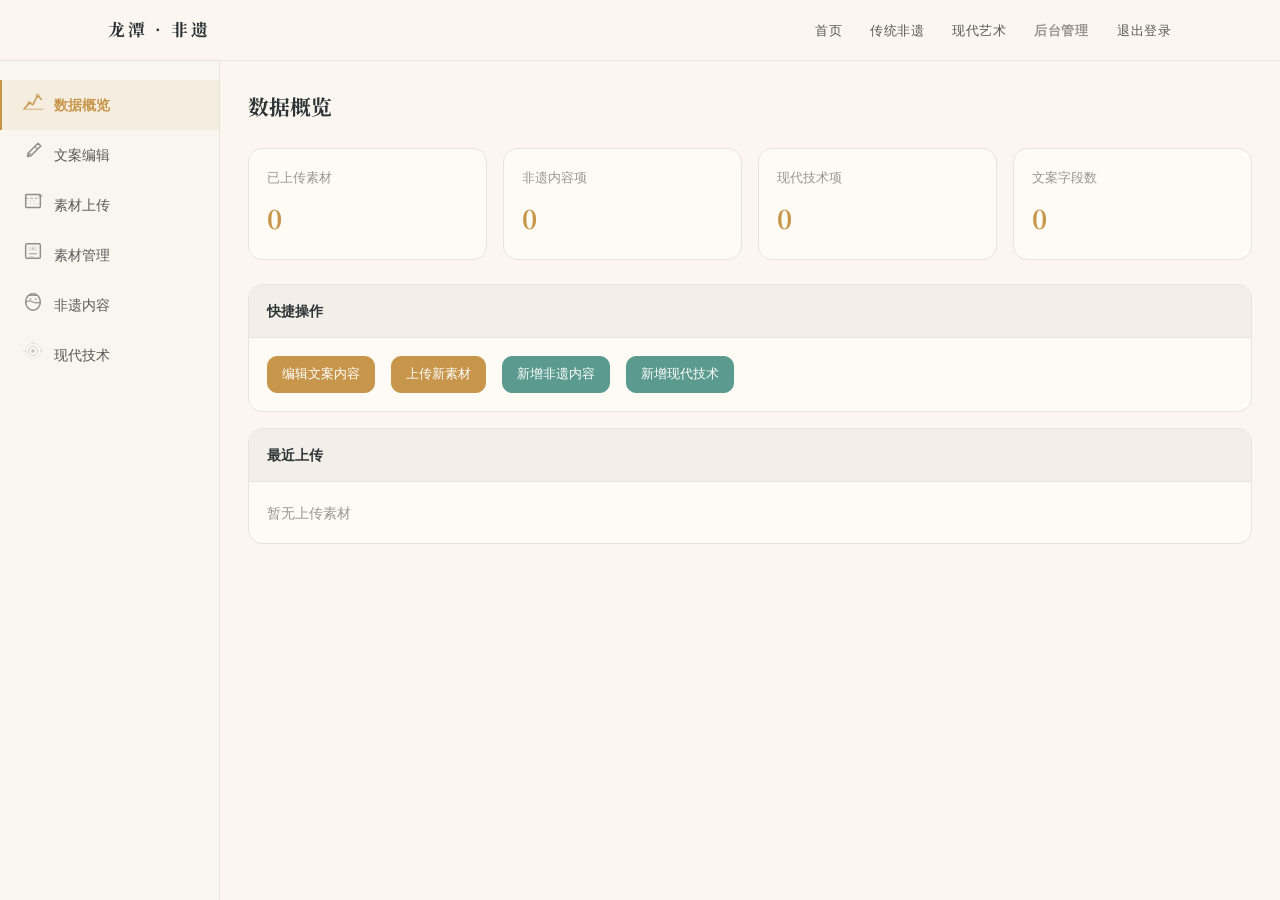
==== commit fab78393: "feat: add login authentication for admin backend - Add Flask session-based login system (/login, /lo" ====
--- a/templates/admin.html
+++ b/templates/admin.html
@@ -20,6 +20,7 @@
         <a href="/heritage">传统非遗</a>
         <a href="/music-innovation">现代艺术</a>
         <a href="/admin" class="nav-admin active">后台管理</a>
+        <a href="/logout" class="nav-logout">退出登录</a>
       </div>
       <div class="nav-mobile-toggle">
         <span></span>
--- a/static/css/style.css
+++ b/static/css/style.css
@@ -509,6 +509,168 @@
 @keyframes fadeIn { from{opacity:0} to{opacity:1} }
 @keyframes dialogIn { from{opacity:0;transform:scale(0.96) translateY(-8px)} to{opacity:1;transform:scale(1) translateY(0)} }
 
+/* ========== SVG 山水插画动效 ========== */
+
+/* --- 云雾 --- */
+@keyframes cloudDrift {
+  0%   { transform: translateX(0); }
+  50%  { transform: translateX(12px); }
+  100% { transform: translateX(0); }
+}
+@keyframes cloudDriftSlow {
+  0%   { transform: translateX(0); }
+  50%  { transform: translateX(8px); }
+  100% { transform: translateX(0); }
+}
+
+/* --- 暖阳 --- */
+@keyframes sunGlow {
+  0%   { opacity: 0.7; transform: scale(1); }
+  50%  { opacity: 1; transform: scale(1.06); }
+  100% { opacity: 0.7; transform: scale(1); }
+}
+
+/* --- 溪流 --- */
+@keyframes creekShimmer {
+  0%   { opacity: 0.6; }
+  50%  { opacity: 1; }
+  100% { opacity: 0.6; }
+}
+
+/* --- 远山 --- */
+@keyframes mountainBreathe {
+  0%   { opacity: 0.7; }
+  50%  { opacity: 1; }
+  100% { opacity: 0.7; }
+}
+
+/* --- 松树微摇 --- */
+@keyframes pineSway {
+  0%   { transform: rotate(0deg); }
+  25%  { transform: rotate(0.3deg); }
+  75%  { transform: rotate(-0.3deg); }
+  100% { transform: rotate(0deg); }
+}
+
+/* --- 竹子轻摆 --- */
+@keyframes bambooSway {
+  0%   { transform: rotate(0deg); }
+  50%  { transform: rotate(0.5deg); }
+  100% { transform: rotate(0deg); }
+}
+
+/* --- 首页·酒坛 --- */
+@keyframes jarWobble {
+  0%   { transform: rotate(0deg); }
+  25%  { transform: rotate(1.5deg); }
+  75%  { transform: rotate(-1deg); }
+  100% { transform: rotate(0deg); }
+}
+@keyframes jarGlow {
+  0%   { opacity: 0.22; }
+  50%  { opacity: 0.38; }
+  100% { opacity: 0.22; }
+}
+
+/* --- 非遗页·石板路 & 古厝窗 --- */
+@keyframes stonePathShine {
+  0%   { stroke-dashoffset: 0; }
+  100% { stroke-dashoffset: -14; }
+}
+@keyframes windowGlow {
+  0%   { opacity: 0.14; }
+  50%  { opacity: 0.28; }
+  100% { opacity: 0.14; }
+}
+
+/* --- 现代艺术·音波 & 音符 --- */
+@keyframes waveBreathe {
+  0%   { transform: scaleY(1); opacity: 0.25; }
+  50%  { transform: scaleY(1.08); opacity: 0.42; }
+  100% { transform: scaleY(1); opacity: 0.25; }
+}
+@keyframes waveBreathe2 {
+  0%   { transform: scaleY(1); opacity: 0.20; }
+  50%  { transform: scaleY(1.06); opacity: 0.36; }
+  100% { transform: scaleY(1); opacity: 0.20; }
+}
+@keyframes noteFloat {
+  0%   { transform: translateY(0) scale(1); opacity: 0.28; }
+  50%  { transform: translateY(-6px) scale(1.08); opacity: 0.44; }
+  100% { transform: translateY(0) scale(1); opacity: 0.28; }
+}
+
+/* ========== 动画 class 绑定（共享） ========== */
+
+/* 基础 will-change */
+.svganim-cloud,
+.svganim-cloud-slow,
+.svganim-sun-outer,
+.svganim-sun-mid,
+.svganim-sun-inner,
+.svganim-creek-upper,
+.svganim-creek-lower,
+.svganim-mountain-1,
+.svganim-mountain-2,
+.svganim-mountain-3,
+.svganim-mountain-4,
+.svganim-mountain-5,
+.svganim-pine-far-1,
+.svganim-pine-far-2,
+.svganim-pine-far-3,
+.svganim-pine-near-1,
+.svganim-pine-near-2,
+.svganim-bamboo-1,
+.svganim-bamboo-2,
+.svganim-bamboo-3,
+.svganim-jar-body,
+.svganim-jar-rim,
+.svganim-jar-mouth,
+.svganim-stone-path-1,
+.svganim-stone-path-2,
+.svganim-window-glow,
+.svganim-window-split,
+.svganim-wave-1,
+.svganim-wave-2,
+.svganim-wave-3,
+.svganim-note-1,
+.svganim-note-2,
+.svganim-note-3 {
+  will-change: transform, opacity;
+}
+
+/* 云雾 */
+.svganim-cloud     { animation: cloudDrift 8s ease-in-out infinite; }
+.svganim-cloud-slow{ animation: cloudDriftSlow 12s ease-in-out infinite; }
+
+/* 暖阳 */
+.svganim-sun-outer { animation: sunGlow 6s ease-in-out infinite; }
+.svganim-sun-mid   { animation: sunGlow 6s ease-in-out 1s infinite; }
+.svganim-sun-inner { animation: sunGlow 6s ease-in-out 2s infinite; }
+
+/* 溪流 */
+.svganim-creek-upper{ animation: creekShimmer 5s ease-in-out infinite; }
+.svganim-creek-lower{ animation: creekShimmer 5s ease-in-out 1.5s infinite; }
+
+/* 山层 */
+.svganim-mountain-1{ animation: mountainBreathe 10s ease-in-out infinite; }
+.svganim-mountain-2{ animation: mountainBreathe 10s ease-in-out 1s infinite; }
+.svganim-mountain-3{ animation: mountainBreathe 10s ease-in-out 2s infinite; }
+.svganim-mountain-4{ animation: mountainBreathe 10s ease-in-out 3s infinite; }
+.svganim-mountain-5{ animation: mountainBreathe 10s ease-in-out 4s infinite; }
+
+/* 松树 (transform-origin 在各页内联 style 设置) */
+.svganim-pine-far-1 { animation: pineSway 7s ease-in-out infinite; }
+.svganim-pine-far-2 { animation: pineSway 7s ease-in-out 1.5s infinite; }
+.svganim-pine-far-3 { animation: pineSway 7s ease-in-out 3s infinite; }
+.svganim-pine-near-1{ animation: pineSway 9s ease-in-out infinite; }
+.svganim-pine-near-2{ animation: pineSway 9s ease-in-out 2s infinite; }
+
+/* 竹子 */
+.svganim-bamboo-1  { animation: bambooSway 8s ease-in-out infinite; }
+.svganim-bamboo-2  { animation: bambooSway 8s ease-in-out 2.5s infinite; }
+.svganim-bamboo-3  { animation: bambooSway 8s ease-in-out 5s infinite; }
+
 /* ---------- 响应式 ---------- */
 @media (max-width: 768px) {
   .nav-links {
--- a/static/css/admin.css
+++ b/static/css/admin.css
@@ -553,3 +553,21 @@
     grid-template-columns: repeat(2, 1fr);
   }
 }
+
+/* ============ 导航栏退出按钮 ============ */
+.nav-logout {
+  margin-left: 8px;
+  padding: 6px 14px;
+  font-size: 0.82rem;
+  font-weight: 500;
+  color: var(--error, #C45B5A);
+  background: rgba(192,69,90,0.08);
+  border: 1px solid transparent;
+  border-radius: 8px;
+  text-decoration: none;
+  transition: background 0.2s, color 0.2s;
+}
+.nav-logout:hover {
+  background: rgba(192,69,90,0.15);
+  color: #A03B3A;
+}
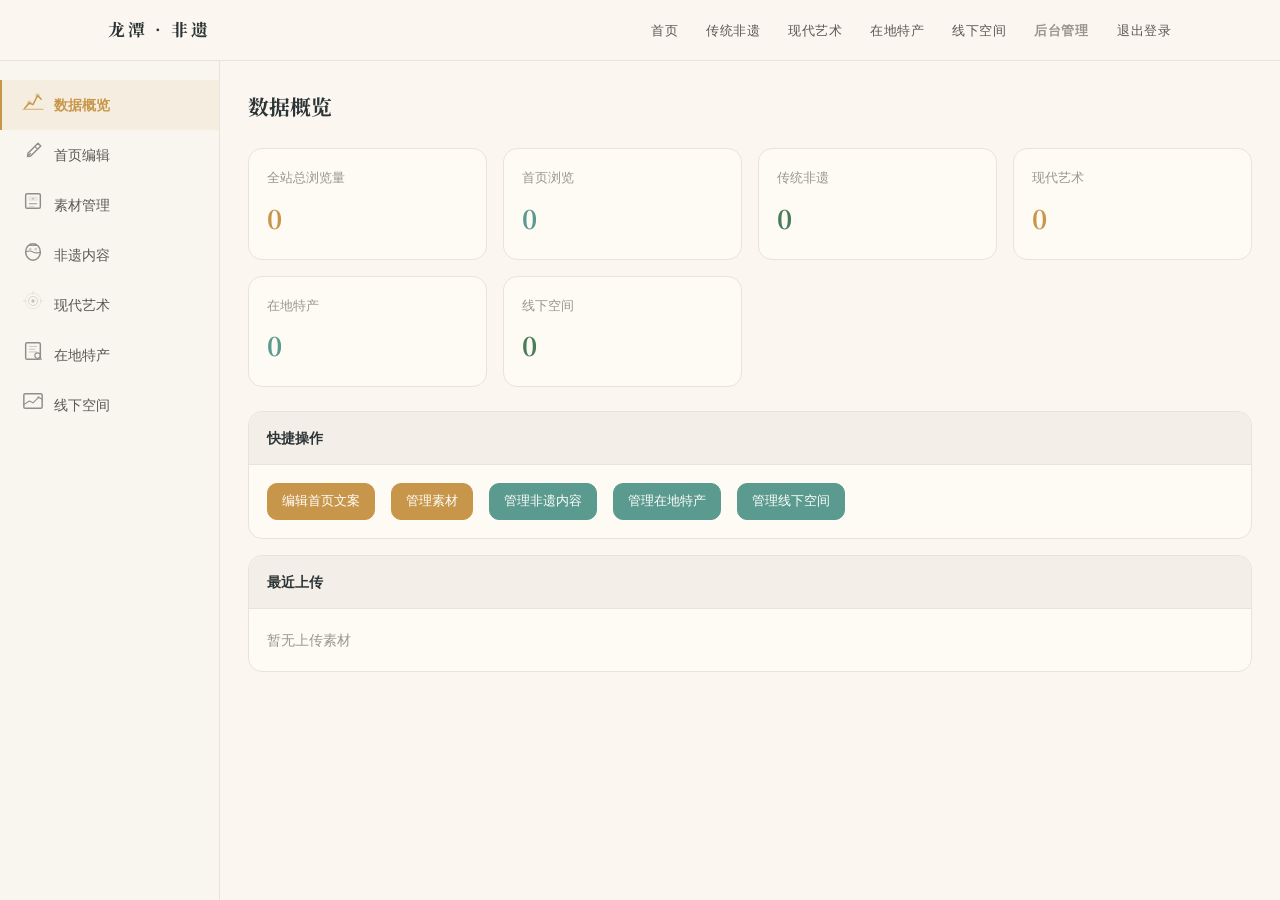
==== commit a808454a: "feat: 完成演示前技术优化 - 修复 app.py 语法错误（全角括号） - 增强代码安全性（原子写入、错误处理、环境变量支持） - 优化 creative.html 页面布局（图片缩小、板块紧凑" ====
--- a/templates/admin.html
+++ b/templates/admin.html
@@ -19,6 +19,8 @@
         <a href="/">首页</a>
         <a href="/heritage">传统非遗</a>
         <a href="/music-innovation">现代艺术</a>
+        <a href="/creative">在地特产</a>
+        <a href="/offline-space">线下空间</a>
         <a href="/admin" class="nav-admin active">后台管理</a>
         <a href="/logout" class="nav-logout">退出登录</a>
       </div>
@@ -38,10 +40,7 @@
         <span class="sidebar-icon"><svg class="sidebar-svg" width="22" height="22" viewBox="0 0 24 24" fill="none"><path d="M3 20 L8 14 L12 16 L17 6 L21 10" stroke="currentColor" stroke-width="1.6" stroke-linecap="round" stroke-linejoin="round"/><circle cx="8" cy="14" r="2.5" fill="currentColor" opacity="0.35"/><circle cx="17" cy="6" r="2.5" fill="currentColor" opacity="0.35"/><path d="M1 21 L23 21" stroke="currentColor" stroke-width="0.8" stroke-linecap="round"/></svg></span> 数据概览
       </div>
       <div class="admin-sidebar-item" data-panel="content-edit">
-        <span class="sidebar-icon"><svg class="sidebar-svg" width="22" height="22" viewBox="0 0 24 24" fill="none"><path d="M17.5 3.5 L6.5 14.5 L6 18 L9.5 17.5 L20.5 6.5 Z" stroke="currentColor" stroke-width="1.6" stroke-linejoin="round"/><line x1="6" y1="18" x2="9.5" y2="14.5" stroke="currentColor" stroke-width="1.6"/><line x1="14" y1="7" x2="17" y2="10" stroke="currentColor" stroke-width="1.2" stroke-linecap="round"/></svg></span> 文案编辑
-      </div>
-      <div class="admin-sidebar-item" data-panel="upload">
-        <span class="sidebar-icon"><svg class="sidebar-svg" width="22" height="22" viewBox="0 0 24 24" fill="none"><rect x="4" y="5" width="16" height="14" rx="1" stroke="currentColor" stroke-width="1.6"/><line x1="4" y1="9" x2="20" y2="9" stroke="currentColor" stroke-width="0.8" stroke-dasharray="3 2"/><line x1="4" y1="12" x2="16" y2="12" stroke="currentColor" stroke-width="0.6" stroke-dasharray="2 2" opacity="0.5"/><line x1="4" y1="15" x2="18" y2="15" stroke="currentColor" stroke-width="0.6" stroke-dasharray="2 2" opacity="0.5"/><path d="M18 7 L20 5 L22 7" stroke="currentColor" stroke-width="1.2" stroke-linecap="round" stroke-linejoin="round" opacity="0.6"/></svg></span> 素材上传
+        <span class="sidebar-icon"><svg class="sidebar-svg" width="22" height="22" viewBox="0 0 24 24" fill="none"><path d="M17.5 3.5 L6.5 14.5 L6 18 L9.5 17.5 L20.5 6.5 Z" stroke="currentColor" stroke-width="1.6" stroke-linejoin="round"/><line x1="6" y1="18" x2="9.5" y2="14.5" stroke="currentColor" stroke-width="1.6"/><line x1="14" y1="7" x2="17" y2="10" stroke="currentColor" stroke-width="1.2" stroke-linecap="round"/></svg></span> 首页编辑
       </div>
       <div class="admin-sidebar-item" data-panel="media-manage">
         <span class="sidebar-icon"><svg class="sidebar-svg" width="22" height="22" viewBox="0 0 24 24" fill="none"><rect x="4" y="4" width="16" height="16" rx="1.5" stroke="currentColor" stroke-width="1.6"/><rect x="7" y="7" width="10" height="5" rx="1" fill="currentColor" opacity="0.15"/><circle cx="12" cy="9.5" r="1.2" fill="currentColor" opacity="0.4"/><line x1="8" y1="15" x2="16" y2="15" stroke="currentColor" stroke-width="1" stroke-linecap="round"/><line x1="8" y1="18" x2="13" y2="18" stroke="currentColor" stroke-width="0.7" stroke-linecap="round" opacity="0.5"/></svg></span> 素材管理
@@ -50,7 +49,13 @@
         <span class="sidebar-icon"><svg class="sidebar-svg" width="22" height="22" viewBox="0 0 24 24" fill="none"><ellipse cx="12" cy="13" rx="8" ry="9" stroke="currentColor" stroke-width="1.6"/><path d="M4 13 Q8 11 12 13 Q16 15 20 13" stroke="currentColor" stroke-width="1.2" stroke-linecap="round"/><circle cx="9" cy="10" r="1.5" fill="currentColor" opacity="0.4"/><circle cx="15" cy="10" r="1.5" fill="currentColor" opacity="0.4"/><path d="M8 6 L16 6" stroke="currentColor" stroke-width="1" stroke-linecap="round"/><path d="M9 6 L9 4 L11 5" stroke="currentColor" stroke-width="0.8" stroke-linecap="round" stroke-linejoin="round"/><path d="M15 6 L15 4 L13 5" stroke="currentColor" stroke-width="0.8" stroke-linecap="round" stroke-linejoin="round"/></svg></span> 非遗内容
       </div>
       <div class="admin-sidebar-item" data-panel="music-manage">
-        <span class="sidebar-icon"><svg class="sidebar-svg" width="22" height="22" viewBox="0 0 24 24" fill="none"><circle cx="12" cy="12" r="1.8" fill="currentColor" opacity="0.5"/><circle cx="12" cy="12" r="5" stroke="currentColor" stroke-width="0.8" opacity="0.4"/><circle cx="12" cy="12" r="8.5" stroke="currentColor" stroke-width="0.6" opacity="0.25"/><path d="M12 4 L12 3.2 M12 2 L12 1.5" stroke="currentColor" stroke-width="0.7" stroke-linecap="round" opacity="0.35"/><path d="M4 12 L3.2 12 M2 12 L1.5 12" stroke="currentColor" stroke-width="0.7" stroke-linecap="round" opacity="0.35"/><path d="M20 12 L20.8 12 M22 12 L22.5 12" stroke="currentColor" stroke-width="0.7" stroke-linecap="round" opacity="0.35"/></svg></span> 现代技术
+        <span class="sidebar-icon"><svg class="sidebar-svg" width="22" height="22" viewBox="0 0 24 24" fill="none"><circle cx="12" cy="12" r="1.8" fill="currentColor" opacity="0.5"/><circle cx="12" cy="12" r="5" stroke="currentColor" stroke-width="0.8" opacity="0.4"/><circle cx="12" cy="12" r="8.5" stroke="currentColor" stroke-width="0.6" opacity="0.25"/><path d="M12 4 L12 3.2 M12 2 L12 1.5" stroke="currentColor" stroke-width="0.7" stroke-linecap="round" opacity="0.35"/><path d="M4 12 L3.2 12 M2 12 L1.5 12" stroke="currentColor" stroke-width="0.7" stroke-linecap="round" opacity="0.35"/><path d="M20 12 L20.8 12 M22 12 L22.5 12" stroke="currentColor" stroke-width="0.7" stroke-linecap="round" opacity="0.35"/></svg></span> 现代艺术
+      </div>
+      <div class="admin-sidebar-item" data-panel="creative-manage">
+        <span class="sidebar-icon"><svg class="sidebar-svg" width="22" height="22" viewBox="0 0 24 24" fill="none"><rect x="4" y="3" width="16" height="18" rx="1.5" stroke="currentColor" stroke-width="1.6"/><path d="M8 7 L16 7 M8 10 L14 10 M8 13 L16 13" stroke="currentColor" stroke-width="1" stroke-linecap="round" opacity="0.5"/><circle cx="17" cy="17" r="3" stroke="currentColor" stroke-width="1.2"/><path d="M19 19 L21 21" stroke="currentColor" stroke-width="1.3" stroke-linecap="round"/></svg></span> 在地特产
+      </div>
+      <div class="admin-sidebar-item" data-panel="space-manage">
+        <span class="sidebar-icon"><svg class="sidebar-svg" width="22" height="22" viewBox="0 0 24 24" fill="none"><rect x="2" y="4" width="20" height="16" rx="1.5" stroke="currentColor" stroke-width="1.6"/><path d="M2 16 L8 12 L12 14 L18 8 L22 10" stroke="currentColor" stroke-width="1.2" stroke-linejoin="round"/><circle cx="18" cy="8" r="1.5" fill="currentColor" opacity="0.4"/></svg></span> 线下空间
       </div>
     </div>
 
@@ -62,22 +67,30 @@
         <div class="admin-header">
           <h2>数据概览</h2>
         </div>
-        <div class="admin-stats">
+        <div class="admin-stats" id="dashboard-stats">
           <div class="admin-stat-card">
-            <div class="stat-card-label">已上传素材</div>
-            <div class="stat-card-value" id="stat-uploads">0</div>
+            <div class="stat-card-label">全站总浏览量</div>
+            <div class="stat-card-value" id="stat-total" style="color:var(--wall);">0</div>
           </div>
           <div class="admin-stat-card">
-            <div class="stat-card-label">非遗内容项</div>
-            <div class="stat-card-value" id="stat-heritage">0</div>
+            <div class="stat-card-label">首页浏览</div>
+            <div class="stat-card-value" id="stat-index" style="color:var(--creek);">0</div>
           </div>
           <div class="admin-stat-card">
-            <div class="stat-card-label">现代技术项</div>
-            <div class="stat-card-value" id="stat-music">0</div>
+            <div class="stat-card-label">传统非遗</div>
+            <div class="stat-card-value" id="stat-heritage-views" style="color:var(--forest);">0</div>
           </div>
           <div class="admin-stat-card">
-            <div class="stat-card-label">文案字段数</div>
-            <div class="stat-card-value" id="stat-contents">0</div>
+            <div class="stat-card-label">现代艺术</div>
+            <div class="stat-card-value" id="stat-music-views" style="color:var(--wall);">0</div>
+          </div>
+          <div class="admin-stat-card">
+            <div class="stat-card-label">在地特产</div>
+            <div class="stat-card-value" id="stat-creative-views" style="color:var(--creek);">0</div>
+          </div>
+          <div class="admin-stat-card">
+            <div class="stat-card-label">线下空间</div>
+            <div class="stat-card-value" id="stat-space-views" style="color:var(--forest);">0</div>
           </div>
         </div>
         <div class="content-section">
@@ -86,10 +99,11 @@
           </div>
           <div class="content-section-body">
             <div style="display: flex; gap: 16px; flex-wrap: wrap;">
-              <a href="#" class="btn btn-primary btn-sm" onclick="switchPanel('content-edit');return false;">编辑文案内容</a>
-              <a href="#" class="btn btn-primary btn-sm" onclick="switchPanel('upload');return false;">上传新素材</a>
-              <a href="#" class="btn btn-accent btn-sm" onclick="switchPanel('heritage-manage');return false;">新增非遗内容</a>
-              <a href="#" class="btn btn-accent btn-sm" onclick="switchPanel('music-manage');return false;">新增现代技术</a>
+              <a href="#" class="btn btn-primary btn-sm" onclick="switchPanel('content-edit');return false;">编辑首页文案</a>
+              <a href="#" class="btn btn-primary btn-sm" onclick="switchPanel('media-manage');return false;">管理素材</a>
+              <a href="#" class="btn btn-accent btn-sm" onclick="switchPanel('heritage-manage');return false;">管理非遗内容</a>
+              <a href="#" class="btn btn-accent btn-sm" onclick="switchPanel('creative-manage');return false;">管理在地特产</a>
+              <a href="#" class="btn btn-accent btn-sm" onclick="switchPanel('space-manage');return false;">管理线下空间</a>
             </div>
           </div>
         </div>
@@ -103,10 +117,10 @@
         </div>
       </div>
 
-      <!-- ====== 文案编辑 ====== -->
+      <!-- ====== 首页编辑 ====== -->
       <div class="admin-panel" id="panel-content-edit">
         <div class="admin-header">
-          <h2>文案编辑</h2>
+          <h2>首页编辑</h2>
           <button class="btn btn-primary btn-sm" onclick="saveAllContents()">保存全部修改</button>
         </div>
         <div class="content-section">
@@ -116,129 +130,111 @@
           <div class="content-section-body">
             <div class="admin-form-group">
               <label>首页副标题</label>
-              <textarea class="admin-textarea" data-key="index_subtitle" placeholder="首页Banner区域的副标题文案">以数字化技术为桥梁，将龙潭黄酒与四平戏的传统韵味融入现代青年文化语境，让非遗从博物馆走向生活，从乡村走向世界</textarea>
+              <textarea class="admin-textarea" data-key="index_subtitle" placeholder="首页Banner区域的副标题文案"></textarea>
+            </div>
+            <div class="admin-form-group">
+              <label>首页英文副标题</label>
+              <input class="admin-input" type="text" data-key="index_en" placeholder="Longtan Village · A Digital Archive">
             </div>
             <div class="admin-form-group">
               <label>项目背景说明</label>
-              <textarea class="admin-textarea" data-key="index_background" placeholder="项目背景介绍文案" rows="4">屏南县龙潭村拥有丰富的非物质文化遗产资源，其中龙潭黄酒酿造技艺与四平戏是两项最具代表性的国家级非遗项目。然而，随着城镇化进程加速，乡村青年大量外出务工，传统非遗面临传承断层、传播老化、受众萎缩等严峻挑战。本项目以数字化技术为手段，以年轻化为表达，探索非遗活化的新路径。</textarea>
+              <textarea class="admin-textarea" data-key="index_background" placeholder="项目背景介绍文案" rows="4"></textarea>
             </div>
             <div class="admin-form-group">
               <label>核心理念描述</label>
-              <textarea class="admin-textarea" data-key="index_concept" placeholder="核心理念说明文案" rows="4">我们相信，非遗保护的最终目的不是"封存"，而是"激活"。项目以数字化技术为手段，以年轻化为表达，将屏南龙潭的黄酒酿造与四平戏曲从"博物馆展品"转化为"可传播、可体验、可共创"的文化新生态。</textarea>
+              <textarea class="admin-textarea" data-key="index_concept" placeholder="核心理念说明文案" rows="4"></textarea>
             </div>
             <div class="admin-form-group">
               <label>项目价值总结</label>
-              <textarea class="admin-textarea" data-key="index_value" placeholder="项目价值说明文案" rows="4">当传统非遗遇见数字技术与青年创意，古老的文化不再是被保护的遗产，而是驱动乡村可持续发展的核心力量。龙潭模式证明：文化自信，来自对传统的尊重与对创新的勇气。</textarea>
+              <textarea class="admin-textarea" data-key="index_value" placeholder="项目价值说明文案" rows="4"></textarea>
             </div>
           </div>
         </div>
-
-        <div class="content-section">
-          <div class="content-section-header">
-            <h4>非遗库页面文案</h4>
-          </div>
-          <div class="content-section-body">
-            <div class="admin-form-group">
-              <label>非遗库页面副标题</label>
-              <textarea class="admin-textarea" data-key="heritage_subtitle" placeholder="非遗库页面的介绍文案">深扎屏南龙潭的文化土壤，溯源黄酒与四平戏的历史脉络与传承价值，为数字化年轻化创新提供坚实的文化根基</textarea>
-            </div>
-            <div class="admin-form-group">
-              <label>龙潭黄酒介绍</label>
-              <textarea class="admin-textarea" data-key="heritage_wine_desc" placeholder="龙潭黄酒的详细介绍" rows="4">龙潭村位于屏南县东南部，自古便是闽东闻名的"酒乡"。龙潭黄酒的酿造历史可追溯至明代，距今已有六百余年。先民利用本地优质山泉水和糯米，结合独特的古法酿造工艺，酿出了色如琥珀、醇香绵长的黄酒。</textarea>
-            </div>
-            <div class="admin-form-group">
-              <label>四平戏介绍</label>
-              <textarea class="admin-textarea" data-key="heritage_opera_desc" placeholder="四平戏的详细介薀" rows="4">四平戏是屏南县最具代表性的地方戏曲剧种，起源于明代中叶，由弋阳腔演变而来，至今已有四百多年历史。它保留了明代南戏的诸多特征，唱腔高亢嘹亮、节奏鲜明，被戏曲学界誉为"中国戏曲的活化石"。</textarea>
-            </div>
-          </div>
-        </div>
-
-        <div class="content-section">
-          <div class="content-section-header">
-            <h4>现代技术页面文案</h4>
-          </div>
-          <div class="content-section-body">
-            <div class="admin-form-group">
-              <label>现代技术页副标题</label>
-              <textarea class="admin-textarea" data-key="music_subtitle" placeholder="现代技术页介绍文案">从黄酒酒缸的自然声到四平戏的苍劲唱腔，我们将古老的声音基因注入现代音乐创作，探索非遗的潮流化新表达</textarea>
-            </div>
-            <div class="admin-form-group">
-              <label>创新价值总结</label>
-              <textarea class="admin-textarea" data-key="music_value" placeholder="创新价值总结文案" rows="4">通过音乐跨界的创新路径，我们将屏南龙潭的非遗文化从"博物馆里的展品"转化为"年轻人愿意听、愿意分享、愿意参与"的潮流内容。这不是对传统的消解，而是为非遗找到了新时代的表达语言。</textarea>
-            </div>
-          </div>
-        </div>
-      </div>
-
-      <!-- ====== 素材上传 ====== -->
-      <div class="admin-panel" id="panel-upload">
-        <div class="admin-header">
-          <h2>素材上传</h2>
-        </div>
-        <div class="content-section">
-          <div class="content-section-header">
-            <h4>上传图片或视频</h4>
-          </div>
-          <div class="content-section-body">
-            <form id="upload-form" enctype="multipart/form-data">
-              <div class="upload-zone" id="upload-zone">
-                <div class="upload-zone-icon">&#128228;</div>
-                <div class="upload-zone-text">点击或拖拽文件到此处上传</div>
-                <div class="upload-zone-hint">支持 PNG、JPG、GIF、WebP、SVG、MP4、WebM、MOV 格式，最大 50MB</div>
-                <input type="file" id="file-input" name="file" style="display:none;" accept="image/png,image/jpeg,image/gif,image/webp,image/svg+xml,video/mp4,video/webm,video/quicktime">
-              </div>
-              <div class="admin-form-group" style="margin-top: 20px;">
-                <label>素材分类</label>
-                <select class="admin-select" id="upload-category" name="category">
-                  <option value="general">通用素材</option>
-                  <option value="wine">黄酒非遗</option>
-                  <option value="opera">四平戏非遗</option>
-                  <option value="music">现代技术</option>
-                  <option value="hero">首页Banner</option>
-                </select>
-              </div>
-              <div class="admin-form-group">
-                <label>素材描述</label>
-                <input class="admin-input" type="text" id="upload-desc" name="description" placeholder="简要描述此素材的用途或内容">
-              </div>
-              <button type="submit" class="btn btn-primary">上传素材</button>
-            </form>
-          </div>
-        </div>
-      </div>
-
-      <!-- ====== 素材管理 ====== -->
+      </div>
+
+      <!-- ====== 素材管理（含上传+列表） ====== -->
       <div class="admin-panel" id="panel-media-manage">
         <div class="admin-header">
           <h2>素材管理</h2>
-          <div style="display:flex; gap:10px; align-items:center;">
-            <select class="admin-select" id="media-filter" style="width: auto; padding: 6px 12px;" onchange="loadUploads()">
-              <option value="">全部分类</option>
-              <option value="general">通用素材</option>
-              <option value="wine">黄酒非遗</option>
-              <option value="opera">四平戏非遗</option>
-              <option value="music">现代技术</option>
-              <option value="hero">首页Banner</option>
-            </select>
-            <button class="btn btn-sm btn-outline" onclick="loadUploads()">刷新</button>
-          </div>
-        </div>
-        <div class="admin-table-wrapper">
-          <table class="admin-table">
-            <thead>
-              <tr>
-                <th>预览</th>
-                <th>文件名</th>
-                <th>分类</th>
-                <th>描述</th>
-                <th>上传时间</th>
-                <th>操作</th>
-              </tr>
-            </thead>
-            <tbody id="media-table-body">
-              <tr><td colspan="6" style="text-align:center; color: var(--text-light); padding: 40px;">加载中...</td></tr>
-            </tbody>
-          </table>
+        </div>
+
+        <!-- 上传区（两栏式） -->
+        <div class="content-section">
+          <div class="content-section-header">
+            <h4>上传新素材</h4>
+          </div>
+          <div class="content-section-body">
+            <form id="upload-form" enctype="multipart/form-data">
+              <div class="upload-two-col">
+                <!-- 左栏：拖拽区 -->
+                <div class="upload-two-left">
+                  <div class="upload-zone" id="upload-zone">
+                    <div class="upload-zone-icon">&#128228;</div>
+                    <div class="upload-zone-text">点击或拖拽文件上传</div>
+                    <div class="upload-zone-hint">PNG/JPG/GIF/WebP/SVG/MP4，最大 50MB</div>
+                    <input type="file" id="file-input" name="file" style="display:none;" accept="image/png,image/jpeg,image/gif,image/webp,image/svg+xml,video/mp4,video/webm,video/quicktime">
+                  </div>
+                </div>
+                <!-- 右栏：分类+描述+按钮 -->
+                <div class="upload-two-right">
+                  <div class="admin-form-group" style="margin-top:0;">
+                    <label>素材分类</label>
+                    <select class="admin-select" id="upload-category" name="category">
+                      <option value="general">通用素材</option>
+                      <option value="wine">黄酒非遗</option>
+                      <option value="opera">四平戏非遗</option>
+                      <option value="music">现代艺术</option>
+                      <option value="creative">在地特产</option>
+                      <option value="space">线下空间</option>
+                      <option value="hero">首页Banner</option>
+                    </select>
+                  </div>
+                  <div class="admin-form-group">
+                    <label>素材描述</label>
+                    <input class="admin-input" type="text" id="upload-desc" name="description" placeholder="简要描述素材用途或内容">
+                  </div>
+                  <button type="submit" class="btn btn-primary">上传素材</button>
+                </div>
+              </div>
+            </form>
+          </div>
+        </div>
+
+        <!-- 素材列表 -->
+        <div class="content-section" style="margin-top:16px;">
+          <div class="content-section-header">
+            <h4>素材列表</h4>
+            <div style="display:flex; gap:10px; align-items:center;">
+              <select class="admin-select" id="media-filter" style="width: auto; padding: 6px 12px;" onchange="loadUploads()">
+                <option value="">全部分类</option>
+                <option value="general">通用素材</option>
+                <option value="wine">黄酒非遗</option>
+                <option value="opera">四平戏非遗</option>
+                <option value="music">现代艺术</option>
+                <option value="creative">在地特产</option>
+                <option value="space">线下空间</option>
+                <option value="hero">首页Banner</option>
+              </select>
+              <button class="btn btn-sm btn-outline" onclick="loadUploads()">刷新</button>
+            </div>
+          </div>
+          <div class="content-section-body" style="padding:0;">
+            <table class="admin-table">
+              <thead>
+                <tr>
+                  <th>预览</th>
+                  <th>文件名</th>
+                  <th>分类</th>
+                  <th>描述</th>
+                  <th>上传时间</th>
+                  <th>操作</th>
+                </tr>
+              </thead>
+              <tbody id="media-table-body">
+                <tr><td colspan="6" style="text-align:center; color: var(--text-light); padding: 40px;">加载中...</td></tr>
+              </tbody>
+            </table>
+          </div>
         </div>
       </div>
 
@@ -246,9 +242,32 @@
       <div class="admin-panel" id="panel-heritage-manage">
         <div class="admin-header">
           <h2>非遗内容管理</h2>
+        </div>
+        <div class="content-section">
+          <div class="content-section-header">
+            <h4>非遗页面文案</h4>
+          </div>
+          <div class="content-section-body">
+            <div class="admin-form-group">
+              <label>非遗页面副标题</label>
+              <textarea class="admin-textarea" data-key="heritage_subtitle" placeholder="非遗页面的介绍文案" rows="2"></textarea>
+            </div>
+            <div class="admin-form-group">
+              <label>龙潭黄酒介绍</label>
+              <textarea class="admin-textarea" data-key="heritage_wine_desc" placeholder="龙潭黄酒的详细介绍" rows="3"></textarea>
+            </div>
+            <div class="admin-form-group">
+              <label>四平戏介绍</label>
+              <textarea class="admin-textarea" data-key="heritage_opera_desc" placeholder="四平戏的详细介绍" rows="3"></textarea>
+            </div>
+            <button class="btn btn-primary btn-sm" onclick="saveAllContents()">保存文案</button>
+          </div>
+        </div>
+        <div style="display:flex;align-items:center;justify-content:space-between;margin-top:24px;">
+          <h3 style="font-size:1rem;font-weight:600;color:var(--text-primary);">非遗条目列表</h3>
           <button class="btn btn-primary btn-sm" onclick="openHeritageModal()">新增非遗内容</button>
         </div>
-        <div class="admin-table-wrapper">
+        <div class="admin-table-wrapper" style="margin-top:12px;">
           <table class="admin-table">
             <thead>
               <tr>
@@ -266,13 +285,32 @@
         </div>
       </div>
 
-      <!-- ====== 现代技术管理 ====== -->
+      <!-- ====== 现代艺术管理 ====== -->
       <div class="admin-panel" id="panel-music-manage">
         <div class="admin-header">
-          <h2>现代技术内容管理</h2>
-          <button class="btn btn-primary btn-sm" onclick="openMusicModal()">新增现代技术</button>
-        </div>
-        <div class="admin-table-wrapper">
+          <h2>现代艺术内容管理</h2>
+        </div>
+        <div class="content-section">
+          <div class="content-section-header">
+            <h4>现代艺术页面文案</h4>
+          </div>
+          <div class="content-section-body">
+            <div class="admin-form-group">
+              <label>现代艺术页副标题</label>
+              <textarea class="admin-textarea" data-key="music_subtitle" placeholder="现代艺术页介绍文案" rows="2"></textarea>
+            </div>
+            <div class="admin-form-group">
+              <label>创新价值总结</label>
+              <textarea class="admin-textarea" data-key="music_value" placeholder="创新价值总结文案" rows="3"></textarea>
+            </div>
+            <button class="btn btn-primary btn-sm" onclick="saveAllContents()">保存文案</button>
+          </div>
+        </div>
+        <div style="display:flex;align-items:center;justify-content:space-between;margin-top:24px;">
+          <h3 style="font-size:1rem;font-weight:600;color:var(--text-primary);">音乐作品列表</h3>
+          <button class="btn btn-primary btn-sm" onclick="openMusicModal()">新增现代艺术</button>
+        </div>
+        <div class="admin-table-wrapper" style="margin-top:12px;">
           <table class="admin-table">
             <thead>
               <tr>
@@ -291,7 +329,94 @@
       </div>
 
     </div>
+
+      <!-- ====== 在地特产管理 ====== -->
+      <div class="admin-panel" id="panel-creative-manage">
+        <div class="admin-header">
+          <h2>在地特产管理</h2>
+        </div>
+
+        <!-- 文创饮品 -->
+        <div class="content-section">
+          <div class="content-section-header">
+            <h4>文创饮品</h4>
+            <button class="btn btn-primary btn-sm" onclick="openCreativeModal()">新增文创饮品</button>
+          </div>
+          <div style="padding:0 18px 18px;">
+            <p style="font-size:0.82rem;color:var(--text-muted);margin-bottom:12px;">黄酒咖啡、黄酒奶茶、黄酒苏打等在地特色饮品</p>
+            <div class="admin-table-wrapper">
+              <table class="admin-table">
+                <thead>
+                  <tr>
+                    <th>产品名称</th>
+                    <th>状态</th>
+                    <th>描述</th>
+                    <th>创建时间</th>
+                    <th>操作</th>
+                  </tr>
+                </thead>
+                <tbody id="creative-table-body">
+                  <tr><td colspan="5" style="text-align:center; color: var(--text-light); padding: 40px;">加载中...</td></tr>
+                </tbody>
+              </table>
+            </div>
+          </div>
+        </div>
+
+        <!-- 在地特产 -->
+        <div class="content-section" style="margin-top:16px;">
+          <div class="content-section-header">
+            <h4>在地特产</h4>
+            <button class="btn btn-accent btn-sm" onclick="openSpecialtyModal()">新增特产</button>
+          </div>
+          <div style="padding:0 18px 18px;">
+            <p style="font-size:0.82rem;color:var(--text-muted);margin-bottom:12px;">山苍子精油、野生蜂蜜、高山茶、米酒、菇类、编织包等当地农特产品</p>
+            <div class="admin-table-wrapper">
+              <table class="admin-table">
+                <thead>
+                  <tr>
+                    <th>特产名称</th>
+                    <th>类型</th>
+                    <th>状态</th>
+                    <th>描述</th>
+                    <th>操作</th>
+                  </tr>
+                </thead>
+                <tbody id="specialty-table-body">
+                  <tr><td colspan="5" style="text-align:center; color: var(--text-light); padding: 40px;">加载中...</td></tr>
+                </tbody>
+              </table>
+            </div>
+          </div>
+        </div>
+      </div>
+
+      <!-- ====== 线下空间管理 ====== -->
+      <div class="admin-panel" id="panel-space-manage">
+        <div class="admin-header">
+          <h2>线下空间管理</h2>
+          <button class="btn btn-primary btn-sm" onclick="openSpaceModal()">新增空间</button>
+        </div>
+        <div class="admin-table-wrapper">
+          <table class="admin-table">
+            <thead>
+              <tr>
+                <th>空间名称</th>
+                <th>类型</th>
+                <th>描述</th>
+                <th>创建时间</th>
+                <th>操作</th>
+              </tr>
+            </thead>
+            <tbody id="space-table-body">
+              <tr><td colspan="5" style="text-align:center; color: var(--text-light); padding: 40px;">加载中...</td></tr>
+            </tbody>
+          </table>
+        </div>
+      </div>
+
   </div>
+</div>
 
   <!-- ====== 非遗内容模态框 ====== -->
   <div class="modal-overlay" id="heritage-modal">
@@ -326,11 +451,41 @@
     </div>
   </div>
 
-  <!-- ====== 现代技术模态框 ====== -->
+  <!-- ====== 在地特产模态框 ====== -->
+  <div class="modal-overlay" id="creative-modal">
+    <div class="modal">
+      <div class="modal-header">
+        <h3 id="creative-modal-title">新增文创产品</h3>
+        <button class="modal-close" onclick="closeCreativeModal()">&times;</button>
+      </div>
+      <div class="modal-body">
+        <input type="hidden" id="creative-edit-id">
+        <div class="admin-form-group">
+          <label>产品名称</label>
+          <input class="admin-input" type="text" id="creative-title" placeholder="文创产品名称">
+        </div>
+        <div class="admin-form-group">
+          <label>产品描述</label>
+          <textarea class="admin-textarea" id="creative-desc" rows="4" placeholder="文创产品的详细介绍"></textarea>
+        </div>
+        <div class="admin-form-group">
+          <label>产品图片路径</label>
+          <input class="admin-input" type="text" id="creative-image" placeholder="如 /static/uploads/xxxx.png">
+          <small style="color:var(--text-light);font-size:0.78rem;">提示：请先在「素材上传」中上传图片，复制图片 URL 后填入此处</small>
+        </div>
+      </div>
+      <div class="modal-footer">
+        <button class="btn btn-outline btn-sm" onclick="closeCreativeModal()">取消</button>
+        <button class="btn btn-primary btn-sm" onclick="saveCreativeItem()">保存</button>
+      </div>
+    </div>
+  </div>
+
+  <!-- ====== 现代艺术模态框 ====== -->
   <div class="modal-overlay" id="music-modal">
     <div class="modal">
       <div class="modal-header">
-        <h3 id="music-modal-title">新增现代技术</h3>
+        <h3 id="music-modal-title">新增现代艺术</h3>
         <button class="modal-close" onclick="closeMusicModal()">&times;</button>
       </div>
       <div class="modal-body">
@@ -353,6 +508,84 @@
       <div class="modal-footer">
         <button class="btn btn-outline btn-sm" onclick="closeMusicModal()">取消</button>
         <button class="btn btn-primary btn-sm" onclick="saveMusicItem()">保存</button>
+      </div>
+    </div>
+  </div>
+
+  <!-- ====== 在地特产模态框 ====== -->
+  <div class="modal-overlay" id="specialty-modal">
+    <div class="modal">
+      <div class="modal-header">
+        <h3 id="specialty-modal-title">新增在地特产</h3>
+        <button class="modal-close" onclick="closeSpecialtyModal()">&times;</button>
+      </div>
+      <div class="modal-body">
+        <input type="hidden" id="specialty-edit-id">
+        <div class="admin-form-group">
+          <label>特产名称</label>
+          <input class="admin-input" type="text" id="specialty-title" placeholder="如山苍子精油、野生蜂蜜等">
+        </div>
+        <div class="admin-form-group">
+          <label>类型</label>
+          <select class="admin-select" id="specialty-type">
+            <option value="精油">精油/护肤品</option>
+            <option value="蜂蜜">蜂蜜</option>
+            <option value="茶">茶叶</option>
+            <option value="酒">酒类</option>
+            <option value="菇类">菇类</option>
+            <option value="编织">编织品</option>
+            <option value="其他">其他特产</option>
+          </select>
+        </div>
+        <div class="admin-form-group">
+          <label>特产描述</label>
+          <textarea class="admin-textarea" id="specialty-desc" rows="3" placeholder="特产的详细介绍"></textarea>
+        </div>
+        <div class="admin-form-group">
+          <label>参考价格</label>
+          <input class="admin-input" type="text" id="specialty-price" placeholder="如 ¥68/瓶">
+        </div>
+      </div>
+      <div class="modal-footer">
+        <button class="btn btn-outline btn-sm" onclick="closeSpecialtyModal()">取消</button>
+        <button class="btn btn-primary btn-sm" onclick="saveSpecialtyItem()">保存</button>
+      </div>
+    </div>
+  </div>
+
+  <!-- ====== 线下空间模态框 ====== -->
+  <div class="modal-overlay" id="space-modal">
+    <div class="modal">
+      <div class="modal-header">
+        <h3 id="space-modal-title">新增线下空间</h3>
+        <button class="modal-close" onclick="closeSpaceModal()">&times;</button>
+      </div>
+      <div class="modal-body">
+        <input type="hidden" id="space-edit-id">
+        <div class="admin-form-group">
+          <label>空间名称</label>
+          <input class="admin-input" type="text" id="space-title" placeholder="如随喜咖啡、山间画室">
+        </div>
+        <div class="admin-form-group">
+          <label>空间类型</label>
+          <select class="admin-select" id="space-type">
+            <option value="cafe">咖啡馆</option>
+            <option value="book">书吧</option>
+            <option value="art">画室</option>
+            <option value="bar">酒吧</option>
+            <option value="food">餐饮</option>
+            <option value="stay">民宿</option>
+            <option value="other">其他</option>
+          </select>
+        </div>
+        <div class="admin-form-group">
+          <label>空间描述</label>
+          <textarea class="admin-textarea" id="space-desc" rows="3" placeholder="空间的详细介绍"></textarea>
+        </div>
+      </div>
+      <div class="modal-footer">
+        <button class="btn btn-outline btn-sm" onclick="closeSpaceModal()">取消</button>
+        <button class="btn btn-primary btn-sm" onclick="saveSpaceItem()">保存</button>
       </div>
     </div>
   </div>
@@ -380,8 +613,10 @@
 
       // 切换时刷新数据
       if (panelName === 'media-manage') loadUploads();
-      if (panelName === 'heritage-manage') loadHeritageItems();
-      if (panelName === 'music-manage') loadMusicItems();
+      if (panelName === 'heritage-manage') { loadHeritageItems(); loadContentFields(); }
+      if (panelName === 'music-manage') { loadMusicItems(); loadContentFields(); }
+      if (panelName === 'creative-manage') { loadCreativeItems(); loadSpecialtyItems(); }
+      if (panelName === 'space-manage') loadSpaces();
       if (panelName === 'dashboard') loadDashboard();
       if (panelName === 'content-edit') loadContentFields();
     }
@@ -394,21 +629,15 @@
 
     // ============ 数据概览 ============
     function loadDashboard() {
-      fetch('/api/uploads').then(function(r) { return r.json(); }).then(function(data) {
-        document.getElementById('stat-uploads').textContent = data.length;
-      }).catch(function() {});
-
-      fetch('/api/heritage').then(function(r) { return r.json(); }).then(function(data) {
-        document.getElementById('stat-heritage').textContent = data.length;
-      }).catch(function() {});
-
-      fetch('/api/music').then(function(r) { return r.json(); }).then(function(data) {
-        document.getElementById('stat-music').textContent = data.length;
-      }).catch(function() {});
-
-      fetch('/api/content').then(function(r) { return r.json(); }).then(function(data) {
-        var keys = Object.keys(data);
-        document.getElementById('stat-contents').textContent = keys.length;
+      // 页面浏览量
+      fetch('/api/stats').then(function(r) { return r.json(); }).then(function(data) {
+        document.getElementById('stat-total').textContent = data.total || 0;
+        var views = data.page_views || {};
+        document.getElementById('stat-index').textContent = views.index || 0;
+        document.getElementById('stat-heritage-views').textContent = views.heritage || 0;
+        document.getElementById('stat-music-views').textContent = views.music_innovation || 0;
+        document.getElementById('stat-creative-views').textContent = views.creative || 0;
+        document.getElementById('stat-space-views').textContent = views.offline_space || 0;
       }).catch(function() {});
 
       // 最近上传
@@ -582,7 +811,7 @@
     }
 
     function getCategoryLabel(cat) {
-      var labels = { general: '通用', wine: '黄酒非遗', opera: '四平戏', music: '现代技术', hero: 'Banner' };
+      var labels = { general: '通用', wine: '黄酒非遗', opera: '四平戏', music: '现代艺术', creative: '在地特产', space: '线下空间', hero: 'Banner' };
       return labels[cat] || cat;
     }
 
@@ -762,15 +991,15 @@
           headers: { 'Content-Type': 'application/json' },
           body: JSON.stringify(payload)
         }).then(function(r) { return r.json(); }).then(function(data) {
-          if (data.success) { showToast('现代技术已新增'); closeMusicModal(); loadMusicItems(); loadDashboard(); }
+          if (data.success) { showToast('现代艺术已新增'); closeMusicModal(); loadMusicItems(); loadDashboard(); }
         });
       }
     }
 
     function deleteMusicItem(id) {
       showAlertDialog({
-        title: '删除现代技术',
-        description: '确定要删除该现代技术内容吗？此操作不可撤销。',
+        title: '删除现代艺术',
+        description: '确定要删除该现代艺术内容吗？此操作不可撤销。',
         confirmText: '删除',
         destructive: true,
         onConfirm: function() {
@@ -783,6 +1012,348 @@
       });
     }
 
+    // ============ 在地特产管理 ============
+    function loadCreativeItems() {
+      fetch('/api/creative').then(function(r) { return r.json(); }).then(function(data) {
+        var tbody = document.getElementById('creative-table-body');
+        if (data.length === 0) {
+          tbody.innerHTML = '<tr><td colspan="5" style="text-align:center; color: var(--text-light); padding: 40px;">暂无文创产品，点击右上角新增</td></tr>';
+          return;
+        }
+
+        var html = '';
+        data.forEach(function(item) {
+          var statusLabel = item.active ? '<span style="color:var(--accent);font-weight:600;">已上架</span>' : '<span style="color:var(--text-light);">已下架</span>';
+          html += '<tr>';
+          html += '<td style="font-weight: 600;">' + escapeHtml(item.title || '-') + '</td>';
+          html += '<td>' + statusLabel + '</td>';
+          html += '<td style="max-width: 300px; color: var(--text-secondary); font-size: 0.85rem; overflow: hidden; text-overflow: ellipsis; white-space: nowrap;">' + escapeHtml((item.description || '-').substring(0, 80)) + '...</td>';
+          html += '<td style="color: var(--text-light); font-size: 0.82rem;">' + (item.created_at || '-') + '</td>';
+          html += '<td><div class="action-btns">';
+          if (item.active) {
+            html += '<button class="action-btn" onclick="toggleCreativeItem(\'' + item.id + '\', false)">下架</button>';
+          } else {
+            html += '<button class="action-btn action-btn-edit" onclick="toggleCreativeItem(\'' + item.id + '\', true)">上架</button>';
+          }
+          html += '<button class="action-btn action-btn-edit" onclick="editCreativeItem(\'' + item.id + '\')">编辑</button>';
+          html += '<button class="action-btn action-btn-delete" onclick="deleteCreativeItem(\'' + item.id + '\')">删除</button>';
+          html += '</div></td>';
+          html += '</tr>';
+        });
+        tbody.innerHTML = html;
+      }).catch(function() {});
+    }
+
+    function openCreativeModal() {
+      document.getElementById('creative-modal').classList.add('open');
+      document.getElementById('creative-edit-id').value = '';
+      document.getElementById('creative-title').value = '';
+      document.getElementById('creative-desc').value = '';
+      document.getElementById('creative-image').value = '';
+      document.getElementById('creative-modal-title').textContent = '新增文创产品';
+    }
+
+    function closeCreativeModal() {
+      document.getElementById('creative-modal').classList.remove('open');
+    }
+
+    function editCreativeItem(id) {
+      fetch('/api/creative').then(function(r) { return r.json(); }).then(function(data) {
+        var item = data.find(function(i) { return i.id === id; });
+        if (item) {
+          document.getElementById('creative-edit-id').value = item.id;
+          document.getElementById('creative-title').value = item.title || '';
+          document.getElementById('creative-desc').value = item.description || '';
+          document.getElementById('creative-image').value = item.image || '';
+          document.getElementById('creative-modal-title').textContent = '编辑文创产品';
+          document.getElementById('creative-modal').classList.add('open');
+        }
+      });
+    }
+
+    function saveCreativeItem() {
+      var id = document.getElementById('creative-edit-id').value;
+      var payload = {
+        title: document.getElementById('creative-title').value,
+        description: document.getElementById('creative-desc').value,
+        image: document.getElementById('creative-image').value
+      };
+
+      if (!payload.title) { showToast('请输入产品名称', 'error'); return; }
+
+      if (id) {
+        fetch('/api/creative/' + id, {
+          method: 'PUT',
+          headers: { 'Content-Type': 'application/json' },
+          body: JSON.stringify(payload)
+        }).then(function(r) { return r.json(); }).then(function(data) {
+          if (data.success) { showToast('文创产品已更新'); closeCreativeModal(); loadCreativeItems(); }
+        });
+      } else {
+        fetch('/api/creative', {
+          method: 'POST',
+          headers: { 'Content-Type': 'application/json' },
+          body: JSON.stringify(payload)
+        }).then(function(r) { return r.json(); }).then(function(data) {
+          if (data.success) { showToast('文创产品已新增'); closeCreativeModal(); loadCreativeItems(); loadDashboard(); }
+        });
+      }
+    }
+
+    function deleteCreativeItem(id) {
+      showAlertDialog({
+        title: '删除文创产品',
+        description: '确定要删除该文创产品吗？此操作不可撤销。',
+        confirmText: '删除',
+        destructive: true,
+        onConfirm: function() {
+          fetch('/api/creative/' + id, { method: 'DELETE' })
+            .then(function(r) { return r.json(); })
+            .then(function(data) {
+              if (data.success) { showToast('文创产品已删除'); loadCreativeItems(); loadDashboard(); }
+            });
+        }
+      });
+    }
+
+    function toggleCreativeItem(id, active) {
+      fetch('/api/creative/' + id + '/toggle', {
+        method: 'POST',
+        headers: { 'Content-Type': 'application/json' },
+        body: JSON.stringify({ active: active })
+      }).then(function(r) { return r.json(); }).then(function(data) {
+        if (data.success) {
+          showToast(active ? '文创产品已上架' : '文创产品已下架');
+          loadCreativeItems();
+        }
+      });
+    }
+
+    // ============ 在地特产管理 ============
+    function loadSpecialtyItems() {
+      fetch('/api/specialties').then(function(r) { return r.json(); }).then(function(data) {
+        var tbody = document.getElementById('specialty-table-body');
+        if (data.length === 0) {
+          tbody.innerHTML = '<tr><td colspan="5" style="text-align:center; color: var(--text-light); padding: 40px;">暂无在地特产，点击右上角新增</td></tr>';
+          return;
+        }
+
+        var html = '';
+        data.forEach(function(item) {
+          var statusLabel = item.status === 'active' ? '<span style="color:var(--accent);font-weight:600;">已上架</span>' : '<span style="color:var(--text-light);">已下架</span>';
+          html += '<tr>';
+          html += '<td style="font-weight: 600;">' + escapeHtml(item.title || '-') + '</td>';
+          html += '<td>' + getSpecialtyTypeLabel(item.type) + '</td>';
+          html += '<td>' + statusLabel + '</td>';
+          html += '<td style="max-width: 200px; color: var(--text-secondary); font-size: 0.85rem; overflow: hidden; text-overflow: ellipsis; white-space: nowrap;">' + escapeHtml((item.description || '-').substring(0, 60)) + '</td>';
+          html += '<td><div class="action-btns">';
+          if (item.status === 'active') {
+            html += '<button class="action-btn" onclick="toggleSpecialty(\'' + item.id + '\')">下架</button>';
+          } else {
+            html += '<button class="action-btn action-btn-edit" onclick="toggleSpecialty(\'' + item.id + '\')">上架</button>';
+          }
+          html += '<button class="action-btn action-btn-edit" onclick="editSpecialtyItem(\'' + item.id + '\')">编辑</button>';
+          html += '<button class="action-btn action-btn-delete" onclick="deleteSpecialtyItem(\'' + item.id + '\')">删除</button>';
+          html += '</div></td>';
+          html += '</tr>';
+        });
+        tbody.innerHTML = html;
+      }).catch(function() {});
+    }
+
+    function getSpecialtyTypeLabel(type) {
+      var labels = { '精油': '精油/护肤', '蜂蜜': '蜂蜜', '茶': '茶叶', '酒': '酒类', '菇类': '菇类', '编织': '编织品', '其他': '其他' };
+      return labels[type] || type;
+    }
+
+    function openSpecialtyModal() {
+      document.getElementById('specialty-modal').classList.add('open');
+      document.getElementById('specialty-edit-id').value = '';
+      document.getElementById('specialty-title').value = '';
+      document.getElementById('specialty-type').value = '精油';
+      document.getElementById('specialty-desc').value = '';
+      document.getElementById('specialty-price').value = '';
+      document.getElementById('specialty-modal-title').textContent = '新增在地特产';
+    }
+
+    function closeSpecialtyModal() {
+      document.getElementById('specialty-modal').classList.remove('open');
+    }
+
+    function editSpecialtyItem(id) {
+      fetch('/api/specialties').then(function(r) { return r.json(); }).then(function(data) {
+        var item = data.find(function(i) { return i.id === id; });
+        if (item) {
+          document.getElementById('specialty-edit-id').value = item.id;
+          document.getElementById('specialty-title').value = item.title || '';
+          document.getElementById('specialty-type').value = item.type || '精油';
+          document.getElementById('specialty-desc').value = item.description || '';
+          document.getElementById('specialty-price').value = item.price || '';
+          document.getElementById('specialty-modal-title').textContent = '编辑在地特产';
+          document.getElementById('specialty-modal').classList.add('open');
+        }
+      });
+    }
+
+    function saveSpecialtyItem() {
+      var id = document.getElementById('specialty-edit-id').value;
+      var payload = {
+        title: document.getElementById('specialty-title').value,
+        type: document.getElementById('specialty-type').value,
+        description: document.getElementById('specialty-desc').value,
+        price: document.getElementById('specialty-price').value
+      };
+
+      if (!payload.title) { showToast('请输入特产名称', 'error'); return; }
+
+      if (id) {
+        fetch('/api/specialties/' + id, {
+          method: 'PUT',
+          headers: { 'Content-Type': 'application/json' },
+          body: JSON.stringify(payload)
+        }).then(function(r) { return r.json(); }).then(function(data) {
+          if (data.success) { showToast('特产已更新'); closeSpecialtyModal(); loadSpecialtyItems(); }
+        });
+      } else {
+        fetch('/api/specialties', {
+          method: 'POST',
+          headers: { 'Content-Type': 'application/json' },
+          body: JSON.stringify(payload)
+        }).then(function(r) { return r.json(); }).then(function(data) {
+          if (data.success) { showToast('特产已新增'); closeSpecialtyModal(); loadSpecialtyItems(); }
+        });
+      }
+    }
+
+    function deleteSpecialtyItem(id) {
+      showAlertDialog({
+        title: '删除特产',
+        description: '确定要删除该在地特产吗？此操作不可撤销。',
+        confirmText: '删除',
+        destructive: true,
+        onConfirm: function() {
+          fetch('/api/specialties/' + id, { method: 'DELETE' })
+            .then(function(r) { return r.json(); })
+            .then(function(data) {
+              if (data.success) { showToast('特产已删除'); loadSpecialtyItems(); }
+            });
+        }
+      });
+    }
+
+    function toggleSpecialty(id) {
+      fetch('/api/specialties/' + id + '/toggle', { method: 'POST' })
+        .then(function(r) { return r.json(); }).then(function(data) {
+          if (data.success) {
+            showToast(data.status === 'active' ? '特产已上架' : '特产已下架');
+            loadSpecialtyItems();
+          }
+        });
+    }
+
+    // ============ 线下空间管理 ============
+    function loadSpaces() {
+      fetch('/api/spaces').then(function(r) { return r.json(); }).then(function(data) {
+        var tbody = document.getElementById('space-table-body');
+        if (data.length === 0) {
+          tbody.innerHTML = '<tr><td colspan="5" style="text-align:center; color: var(--text-light); padding: 40px;">暂无线下空间，点击右上角新增</td></tr>';
+          return;
+        }
+
+        var html = '';
+        data.forEach(function(item) {
+          html += '<tr>';
+          html += '<td style="font-weight: 600;">' + escapeHtml(item.title || '-') + '</td>';
+          html += '<td>' + getSpaceTypeLabel(item.type) + '</td>';
+          html += '<td style="max-width: 250px; color: var(--text-secondary); font-size: 0.85rem; overflow: hidden; text-overflow: ellipsis; white-space: nowrap;">' + escapeHtml((item.description || '-').substring(0, 80)) + '</td>';
+          html += '<td style="color: var(--text-light); font-size: 0.82rem;">' + (item.created_at || '-') + '</td>';
+          html += '<td><div class="action-btns">';
+          html += '<button class="action-btn action-btn-edit" onclick="editSpaceItem(\'' + item.id + '\')">编辑</button>';
+          html += '<button class="action-btn action-btn-delete" onclick="deleteSpaceItem(\'' + item.id + '\')">删除</button>';
+          html += '</div></td>';
+          html += '</tr>';
+        });
+        tbody.innerHTML = html;
+      }).catch(function() {});
+    }
+
+    function getSpaceTypeLabel(type) {
+      var labels = { cafe: '咖啡馆', book: '书吧', art: '画室', bar: '酒吧', food: '餐饮', stay: '民宿', other: '其他' };
+      return labels[type] || type;
+    }
+
+    function openSpaceModal() {
+      document.getElementById('space-modal').classList.add('open');
+      document.getElementById('space-edit-id').value = '';
+      document.getElementById('space-title').value = '';
+      document.getElementById('space-type').value = 'cafe';
+      document.getElementById('space-desc').value = '';
+      document.getElementById('space-modal-title').textContent = '新增线下空间';
+    }
+
+    function closeSpaceModal() {
+      document.getElementById('space-modal').classList.remove('open');
+    }
+
+    function editSpaceItem(id) {
+      fetch('/api/spaces').then(function(r) { return r.json(); }).then(function(data) {
+        var item = data.find(function(i) { return i.id === id; });
+        if (item) {
+          document.getElementById('space-edit-id').value = item.id;
+          document.getElementById('space-title').value = item.title || '';
+          document.getElementById('space-type').value = item.type || 'cafe';
+          document.getElementById('space-desc').value = item.description || '';
+          document.getElementById('space-modal-title').textContent = '编辑线下空间';
+          document.getElementById('space-modal').classList.add('open');
+        }
+      });
+    }
+
+    function saveSpaceItem() {
+      var id = document.getElementById('space-edit-id').value;
+      var payload = {
+        title: document.getElementById('space-title').value,
+        type: document.getElementById('space-type').value,
+        description: document.getElementById('space-desc').value
+      };
+
+      if (!payload.title) { showToast('请输入空间名称', 'error'); return; }
+
+      if (id) {
+        fetch('/api/spaces/' + id, {
+          method: 'PUT',
+          headers: { 'Content-Type': 'application/json' },
+          body: JSON.stringify(payload)
+        }).then(function(r) { return r.json(); }).then(function(data) {
+          if (data.success) { showToast('空间已更新'); closeSpaceModal(); loadSpaces(); }
+        });
+      } else {
+        fetch('/api/spaces', {
+          method: 'POST',
+          headers: { 'Content-Type': 'application/json' },
+          body: JSON.stringify(payload)
+        }).then(function(r) { return r.json(); }).then(function(data) {
+          if (data.success) { showToast('空间已新增'); closeSpaceModal(); loadSpaces(); }
+        });
+      }
+    }
+
+    function deleteSpaceItem(id) {
+      showAlertDialog({
+        title: '删除空间',
+        description: '确定要删除该线下空间吗？此操作不可撤销。',
+        confirmText: '删除',
+        destructive: true,
+        onConfirm: function() {
+          fetch('/api/spaces/' + id, { method: 'DELETE' })
+            .then(function(r) { return r.json(); })
+            .then(function(data) {
+              if (data.success) { showToast('空间已删除'); loadSpaces(); }
+            });
+        }
+      });
+    }
+
     // ============ 初始化 ============
     document.addEventListener('DOMContentLoaded', function() {
       loadDashboard();
--- a/static/css/style.css
+++ b/static/css/style.css
@@ -360,22 +360,23 @@
 .fade-in-delay-3 { transition-delay: 0.24s; }
 .fade-in-delay-4 { transition-delay: 0.32s; }
 
-/* ---------- 页脚（多列参考风格） ---------- */
+/* ---------- 页脚（两列布局） ---------- */
 .footer-ref {
   border-top: 1px solid var(--border-subtle);
-  padding: 56px 28px 40px;
+  padding: 40px 28px 28px;
   max-width: var(--max-width);
   margin: 0 auto;
 }
 
 .footer-grid {
   display: grid;
-  grid-template-columns: 2fr 1fr 1fr;
+  grid-template-columns: 1.6fr 1fr;
   gap: 48px;
+  align-items: start;
 }
 
 .footer-brand-area {
-  /* 用于响应式合并 */
+  /* 左侧：品牌信息 + 导航链接 两栏并排 */
 }
 
 .footer-brand {
@@ -383,7 +384,7 @@
   font-size: 1.4rem;
   font-weight: 700;
   color: var(--text-primary);
-  margin-bottom: 12px;
+  margin-bottom: 6px;
   letter-spacing: 2px;
 }
 
@@ -391,6 +392,26 @@
   font-size: 0.78rem;
   color: var(--text-muted);
   line-height: 1.8;
+  margin-bottom: 18px;
+}
+
+.footer-nav-row {
+  display: flex;
+  flex-wrap: wrap;
+  gap: 6px 18px;
+  margin-top: 4px;
+}
+
+.footer-nav-row a {
+  font-size: 0.82rem;
+  color: var(--text-secondary);
+  text-decoration: none;
+  padding: 3px 0;
+  transition: color 0.2s;
+}
+
+.footer-nav-row a:hover {
+  color: var(--wall);
 }
 
 .footer-col h4 {
@@ -398,13 +419,13 @@
   color: var(--text-muted);
   letter-spacing: 2px;
   text-transform: uppercase;
-  margin-bottom: 16px;
+  margin-bottom: 14px;
   font-weight: 500;
 }
 
 .footer-col a {
   display: block;
-  font-size: 0.8rem;
+  font-size: 0.82rem;
   color: var(--text-secondary);
   padding: 4px 0;
   text-decoration: none;
@@ -415,27 +436,47 @@
   color: var(--wall);
 }
 
+.footer-col .footer-btn {
+  display: inline-block;
+  margin-top: 8px;
+  padding: 6px 16px;
+  background: var(--forest);
+  color: #fff;
+  border-radius: 6px;
+  font-size: 0.8rem;
+  font-weight: 600;
+  text-decoration: none;
+  transition: opacity 0.2s;
+}
+
+.footer-col .footer-btn:hover {
+  opacity: 0.85;
+  color: #fff;
+}
+
 .footer-bottom {
-  margin-top: 32px;
-  padding-top: 16px;
+  margin-top: 28px;
+  padding-top: 14px;
   border-top: 1px solid var(--border-subtle);
   font-size: 0.7rem;
   color: var(--text-muted);
+  text-align: center;
 }
 
 @media (max-width: 960px) {
   .footer-grid {
-    grid-template-columns: 1fr 1fr;
-    gap: 32px;
-  }
-  .footer-brand-area {
-    grid-column: 1 / -1;
+    grid-template-columns: 1fr;
+    gap: 28px;
   }
 }
 
 @media (max-width: 640px) {
   .footer-grid {
     grid-template-columns: 1fr;
+  }
+  .footer-nav-row {
+    flex-direction: column;
+    gap: 4px;
   }
 }
 
--- a/static/css/admin.css
+++ b/static/css/admin.css
@@ -199,15 +199,35 @@
   line-height: 1.7;
 }
 
-/* 上传区域 */
+/* 上传区域 — 两列紧凑布局 */
+.upload-two-col {
+  display: grid;
+  grid-template-columns: 1fr 1fr;
+  gap: 16px;
+  align-items: stretch;
+}
+
+.upload-two-left,
+.upload-two-right {
+  display: flex;
+  flex-direction: column;
+  justify-content: center;
+}
+
 .upload-zone {
   border: 1.5px dashed var(--border);
   border-radius: var(--radius-lg);
-  padding: 40px 24px;
+  padding: 24px 16px;
   text-align: center;
   cursor: pointer;
   transition: var(--transition);
   background: var(--bg-elevated);
+  height: 100%;
+  display: flex;
+  flex-direction: column;
+  align-items: center;
+  justify-content: center;
+  min-height: 140px;
 }
 
 .upload-zone:hover,
@@ -217,20 +237,33 @@
 }
 
 .upload-zone-icon {
-  font-size: 2.2rem;
-  margin-bottom: 10px;
+  font-size: 1.8rem;
+  margin-bottom: 8px;
   color: var(--creek);
 }
 
 .upload-zone-text {
-  font-size: 0.9rem;
+  font-size: 0.85rem;
   color: var(--text-secondary);
-  margin-bottom: 4px;
+  margin-bottom: 3px;
 }
 
 .upload-zone-hint {
-  font-size: 0.8rem;
+  font-size: 0.75rem;
   color: var(--text-muted);
+}
+
+/* 右栏表单紧凑 */
+.upload-two-right .admin-form-group {
+  margin-bottom: 12px;
+}
+
+.upload-two-right .admin-form-group:last-child {
+  margin-bottom: 0;
+}
+
+.upload-two-right .btn {
+  margin-top: 4px;
 }
 
 /* 操作按钮 */
@@ -551,6 +584,10 @@
 
   .admin-stats {
     grid-template-columns: repeat(2, 1fr);
+  }
+
+  .upload-two-col {
+    grid-template-columns: 1fr;
   }
 }
 
